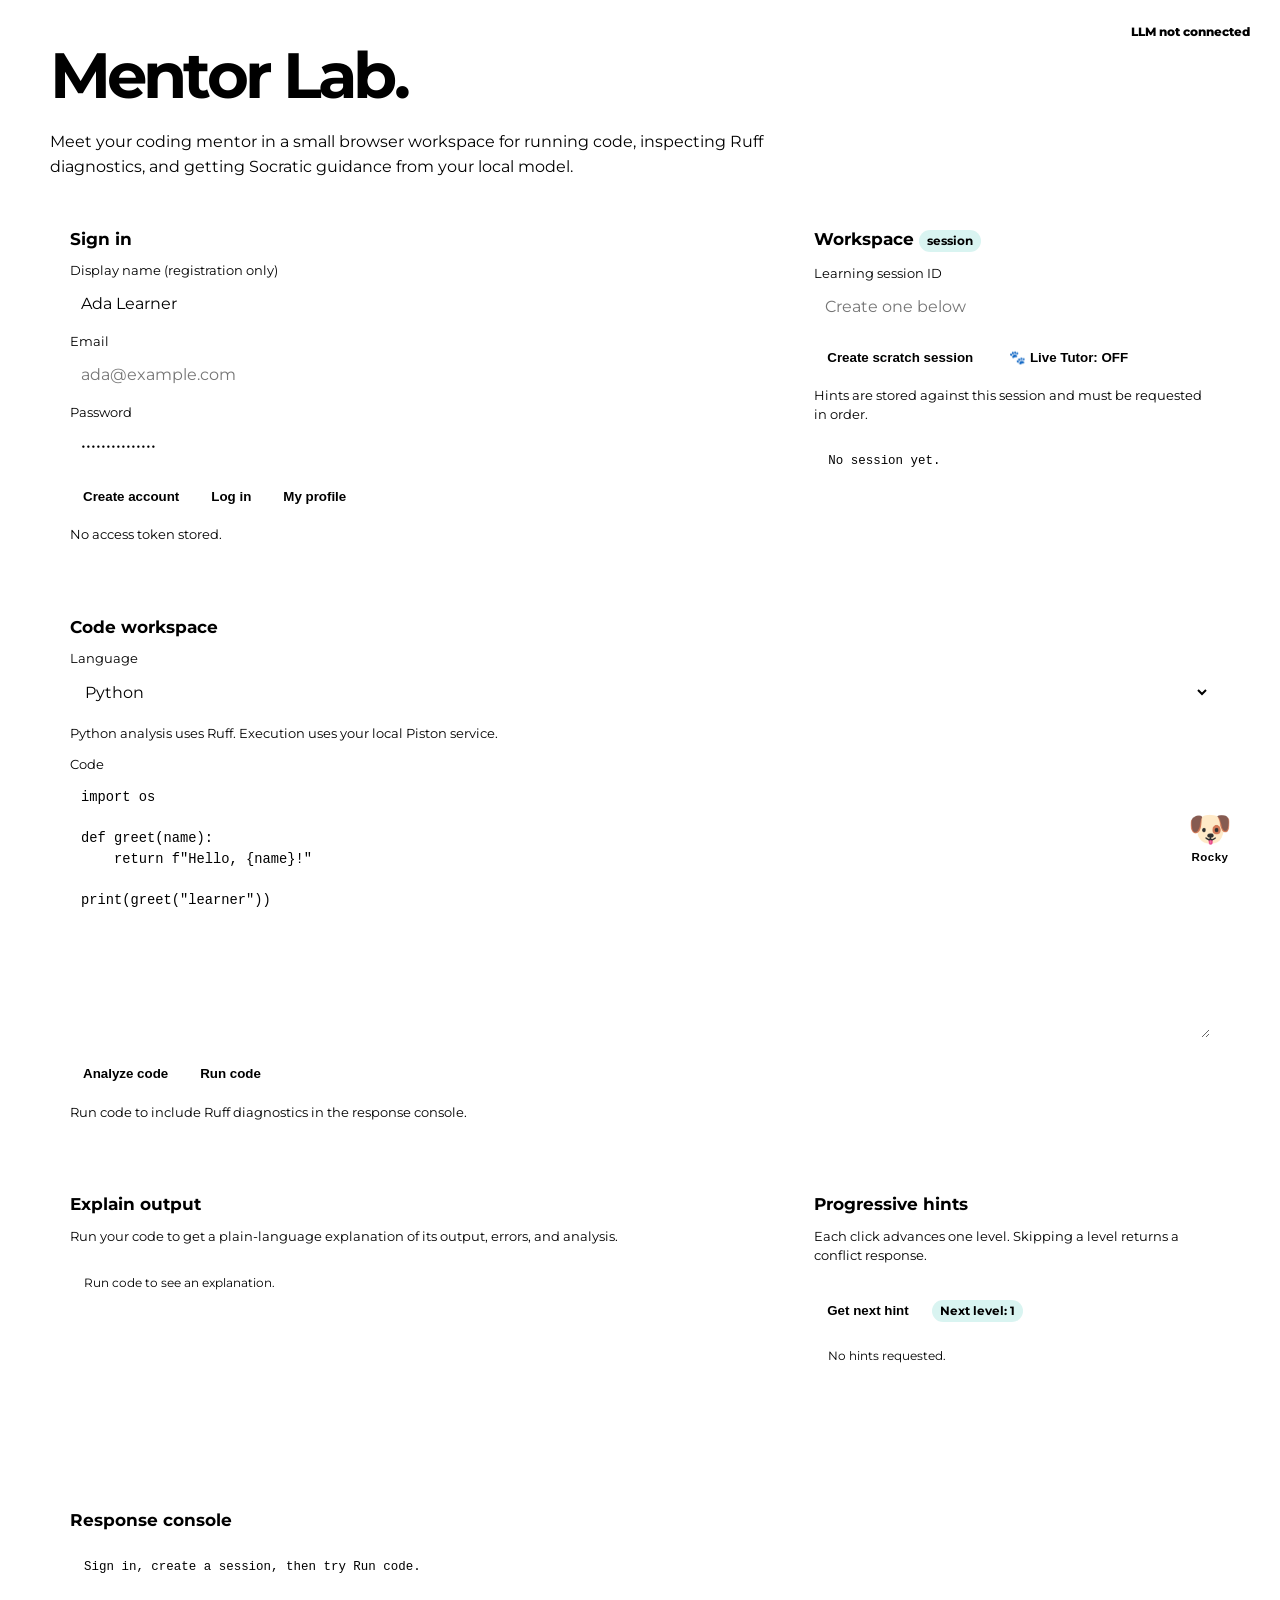
==== app/static/index.html @ 9bc19823 "new changes" ====
<!doctype html>
<html lang="en">
  <head>
    <meta charset="utf-8" />
    <meta name="viewport" content="width=device-width, initial-scale=1" />
    <title>Mentor Lab — Phase 5 & 6</title>
    <link rel="preconnect" href="https://fonts.googleapis.com" />
    <link rel="preconnect" href="https://fonts.gstatic.com" crossorigin />
    <link href="https://fonts.googleapis.com/css2?family=Montserrat:wght@400;500;600;700;800&display=swap" rel="stylesheet" />
    <link rel="stylesheet" href="/merged/design-system.css" />
    <script>
      (() => {
        const theme = localStorage.getItem('ui_theme');
        document.documentElement.dataset.theme = theme === 'light' || theme === 'dark' ? theme : (window.matchMedia('(prefers-color-scheme: light)').matches ? 'light' : 'dark');
        if (localStorage.getItem('sidebar_collapsed') === 'true') document.documentElement.classList.add('sidebar-collapsed');
      })();
    </script>
    <script src="/merged/ui-preferences.js" defer></script>
    <style>
      :root { font-family: 'Montserrat', Arial, Helvetica, sans-serif; }
      * { box-sizing: border-box; }
      body { margin: 0; min-height: 100vh; color: var(--text-heading); background: radial-gradient(circle at 15% 0%, rgba(20, 184, 166, .18) 0, transparent 32%), var(--bg-main); }
      main { position: relative; width: min(1180px, calc(100% - 32px)); margin: 36px auto 72px; }
      .page-actions { position: absolute; top: 0; right: 0; }
      .icon-button { width: 36px; height: 36px; margin: 0; padding: 0; border: 1px solid var(--border-subtle); border-radius: 50%; background: var(--bg-card); color: var(--text-body); box-shadow: none; }
      .eyebrow { color: var(--accent-secondary); font-size: .75rem; font-weight: 800; letter-spacing: .14em; text-transform: uppercase; }
      h1 { margin: .25rem 0 .5rem; font-size: clamp(2rem, 5vw, 4rem); letter-spacing: -.06em; }
      .intro { max-width: 760px; color: var(--text-body); line-height: 1.55; }
      .status { display: inline-flex; align-items: center; gap: 8px; color: var(--accent-tertiary); font-size: .86rem; }
      .dot { width: 9px; height: 9px; border-radius: 50%; background: var(--accent-tertiary); box-shadow: 0 0 15px var(--accent-tertiary); }
      .llm-status { position: fixed; top: 16px; right: 18px; z-index: 10000; max-width: min(360px, calc(100vw - 36px)); padding: 8px 12px; border: 1px solid var(--border-highlight); border-radius: 999px; background: var(--surface-sidebar); color: var(--text-body); box-shadow: var(--shadow-sm); font-size: .75rem; font-weight: 800; }
      .llm-status.ok { border-color: var(--accent-tertiary); color: var(--accent-tertiary); }
      .llm-status.unavailable { border-color: var(--status-error); color: var(--status-error); }
      .grid { display: grid; grid-template-columns: 1.25fr .75fr; gap: 18px; margin-top: 28px; }
      .card { background: var(--surface-overlay); border: 1px solid var(--border-subtle); border-radius: 18px; padding: 20px; box-shadow: var(--shadow-lg); }
      .wide { grid-column: 1 / -1; }
      h2 { margin: 0 0 14px; font-size: 1.08rem; }
      h3 { margin: 20px 0 8px; font-size: .9rem; color: var(--text-heading); }
      label { display: block; color: var(--text-body); font-size: .8rem; margin: 11px 0 6px; }
      input, select, textarea { width: 100%; border: 1px solid var(--border-highlight); border-radius: 9px; padding: 10px 11px; background: var(--bg-darker); color: var(--text-heading); font: inherit; }
      input:focus, select:focus, textarea:focus { outline: 1px solid var(--accent-primary); box-shadow: 0 0 0 4px rgba(20, 184, 166, .16); }
      textarea { min-height: 260px; resize: vertical; line-height: 1.5; font-family: "SFMono-Regular", Consolas, monospace; font-size: .86rem; }
      textarea.small { min-height: 90px; font-family: inherit; }
      .row { display: grid; grid-template-columns: 1fr 1fr; gap: 10px; }
      button { border: 0; border-radius: 9px; padding: 10px 13px; margin: 14px 6px 0 0; background: var(--gradient-primary); color: var(--bg-darker); font-weight: 800; cursor: pointer; box-shadow: var(--glow-primary); }
      button.secondary { background: var(--bg-card); color: var(--text-heading); border: 1px solid var(--border-subtle); box-shadow: none; }
      button.ghost { background: transparent; color: var(--accent-secondary); border: 1px solid var(--border-highlight); box-shadow: none; }
      button:hover { filter: brightness(1.12); }
      .hint { color: var(--text-muted); font-size: .79rem; line-height: 1.5; }
      pre { overflow: auto; min-height: 118px; max-height: 430px; margin: 0; padding: 14px; border-radius: 10px; background: var(--bg-darker); color: var(--syntax-string); font-size: .78rem; line-height: 1.5; white-space: pre-wrap; }
      .pill { display: inline-block; padding: 4px 8px; border-radius: 999px; background: rgba(20, 184, 166, .16); color: var(--accent-secondary); font-size: .73rem; font-weight: 700; }
      .actions { display: flex; flex-wrap: wrap; align-items: center; }
      code { color: var(--accent-secondary); }
      #live-tutor-toggle.live-on { color: var(--accent-tertiary); border-color: var(--accent-tertiary); }
      #rocky { position: fixed; right: 22px; bottom: 22px; z-index: 9999; user-select: none; }
      #rocky-character { display: flex; width: 96px; height: 82px; margin: 0; padding: 7px; flex-direction: column; align-items: center; justify-content: center; border: 2px solid var(--accent-secondary); border-radius: 24px; background: linear-gradient(145deg, var(--accent-secondary), var(--accent-primary)); color: var(--bg-darker); box-shadow: 0 12px 32px rgba(0, 0, 0, .5), var(--glow-primary); font-weight: 900; touch-action: none; }
      .rocky-avatar { display: block; font-size: 2.2rem; line-height: 1; }
      .rocky-name { display: block; margin-top: 4px; font-size: .72rem; letter-spacing: .04em; }
      #rocky-character.running { animation: rocky-bob .7s ease-in-out infinite alternate; }
      #rocky-character.shake { animation: rocky-shake .35s ease-in-out 2; }
      .rocky-bubble { position: relative; width: min(480px, calc(100vw - 32px)); max-height: min(72vh, 680px); overflow-y: auto; margin-bottom: 12px; padding: 16px; border: 1px solid rgba(45, 212, 191, .55); border-radius: 18px; background: var(--bg-card); box-shadow: var(--shadow-lg); }
      .rocky-bubble::after { position: absolute; right: 30px; bottom: -11px; width: 20px; height: 20px; border-right: 1px solid rgba(45, 212, 191, .55); border-bottom: 1px solid rgba(45, 212, 191, .55); background: var(--bg-card); content: ""; transform: rotate(45deg); }
      .rocky-bubble.thinking { border-color: var(--accent-primary); }
      .rocky-bubble[hidden] { display: none; }
      .rocky-message { color: var(--text-heading); line-height: 1.45; overflow-wrap: anywhere; }
      .rocky-message p, .formatted-output p { margin: 0 0 10px; }
      .rocky-message p:last-child, .formatted-output p:last-child { margin-bottom: 0; }
      .rocky-message h1, .rocky-message h2, .rocky-message h3, .formatted-output h1, .formatted-output h2, .formatted-output h3 { margin: 0 0 10px; color: var(--text-heading); font-size: .95rem; }
      .rocky-message ul, .formatted-output ul { margin: 0 0 10px; padding-left: 20px; }
      .rocky-message code:not(.rocky-code code), .formatted-output code:not(.rocky-code code) { padding: 2px 5px; border-radius: 4px; background: rgba(20, 184, 166, .14); color: var(--accent-secondary); font-family: "SFMono-Regular", Consolas, monospace; font-size: .88em; }
      .rocky-code { position: relative; max-height: 280px; margin: 10px 0; padding: 28px 12px 12px; overflow: auto; border: 1px solid var(--border-subtle); border-left: 3px solid var(--accent-primary); border-radius: 8px; background: var(--bg-darker); color: var(--syntax-string); font: .76rem/1.5 "SFMono-Regular", Consolas, monospace; white-space: pre; }
      .rocky-code::before { position: absolute; top: 7px; left: 12px; color: var(--text-muted); content: attr(data-language); font: 700 .65rem/1 'Montserrat', Arial, Helvetica, sans-serif; letter-spacing: .08em; text-transform: uppercase; }
      .rocky-code code { color: inherit; font: inherit; }
      .formatted-output { min-height: 118px; max-height: 430px; overflow: auto; margin: 0; padding: 14px; border-radius: 10px; background: var(--bg-darker); color: var(--syntax-string); font-size: .78rem; line-height: 1.5; overflow-wrap: anywhere; }
      .rocky-dots { display: inline-block; opacity: .65; animation: rocky-bob .5s ease-in-out infinite alternate; }
      .rocky-meta { display: block; margin-top: 8px; color: var(--text-muted); font-size: .72rem; }
      .rocky-bubble button { margin-top: 10px; margin-right: 4px; padding: 7px 9px; font-size: .73rem; }
      .rocky-actions { display: flex; flex-wrap: wrap; gap: 4px; }
      .rocky-actions button { margin-right: 0; }
      .rocky-actions .agent-on { border-color: var(--accent-tertiary); color: var(--accent-tertiary); background: rgba(52, 211, 153, .14); }
      .rocky-reply { display: flex; gap: 6px; margin-top: 10px; }
      .rocky-reply input { min-width: 0; margin: 0; padding: 8px 9px; font-size: .78rem; }
      .rocky-reply button { flex: 0 0 auto; margin: 0; }
      @keyframes rocky-bob { from { transform: translateY(0); } to { transform: translateY(-6px); } }
      @keyframes rocky-shake { 0%, 100% { transform: translateX(0); } 25% { transform: translateX(-5px); } 75% { transform: translateX(5px); } }
      .stuck-banner { position: fixed; top: 0; left: 0; right: 0; z-index: 10001; background: var(--accent-tertiary); color: var(--bg-darker); padding: 12px 24px; display: flex; justify-content: center; gap: 16px; align-items: center; font-weight: bold; box-shadow: var(--shadow-sm); }
      .stuck-banner button { margin: 0; background: var(--bg-darker); color: var(--accent-tertiary); padding: 6px 12px; font-weight: 800; border: none; border-radius: 6px; cursor: pointer; }
      .stuck-banner[hidden] { display: none; }
      @media (max-width: 800px) { .grid { grid-template-columns: 1fr; } .wide { grid-column: auto; } .row { grid-template-columns: 1fr; } }
    </style>
  </head>
  <body>
    <div id="stuck-banner" class="stuck-banner" hidden>
      <span>Are you stuck? Let Rocky help you!</span>
      <button type="button" onclick="document.getElementById('rocky-character').click(); document.getElementById('stuck-banner').hidden = true;">Click on Rocky and communicate</button>
      <button type="button" class="ghost" style="border: 1px solid var(--bg-darker); background: transparent; color: var(--bg-darker);" onclick="document.getElementById('stuck-banner').hidden = true;">Dismiss</button>
    </div>
    <div id="llm-status" class="llm-status" role="status" aria-live="polite">LLM: checking…</div>
    <main>
      <h1>Mentor Lab.</h1>
      <p class="intro">Meet your coding mentor in a small browser workspace for running code, inspecting Ruff diagnostics, and getting Socratic guidance from your local model.</p>

      <section class="grid">
        <form class="card" id="auth-form">
          <h2>Sign in</h2>
          <label for="display-name">Display name (registration only)</label>
          <input id="display-name" value="Ada Learner" />
          <label for="email">Email</label>
          <input id="email" type="email" placeholder="ada@example.com" required />
          <label for="password">Password</label>
          <input id="password" type="password" value="mentor-demo-123" minlength="8" required />
          <div class="actions">
            <button type="button" id="register">Create account</button>
            <button type="submit" class="secondary">Log in</button>
            <button type="button" class="ghost" id="profile">My profile</button>
          </div>
          <p class="hint" id="auth-state">No access token stored.</p>
        </form>

        <form class="card" id="session-form">
          <h2>Workspace <span class="pill">session</span></h2>
          <label for="session-id">Learning session ID</label>
          <input id="session-id" placeholder="Create one below" />
          <button type="submit">Create scratch session</button>
          <button type="button" id="live-tutor-toggle" class="ghost">🐾 Live Tutor: OFF</button>
          <p class="hint">Hints are stored against this session and must be requested in order.</p>
          <pre id="session-output">No session yet.</pre>
        </form>

        <section class="card wide">
          <h2>Code workspace</h2>
          <label for="language">Language</label>
          <select id="language"><option value="python">Python</option></select>
          <p class="hint">Python analysis uses Ruff. Execution uses your local Piston service.</p>
          <label for="code">Code</label>
          <textarea id="code">import os

def greet(name):
    return f"Hello, {name}!"

print(greet("learner"))</textarea>
          <div class="actions">
            <button type="button" id="analyze">Analyze code</button>
            <button type="button" id="run" class="secondary">Run code</button>
          </div>
          <p id="analysis-status" class="hint" role="status">Run code to include Ruff diagnostics in the response console.</p>
        </section>

        <section class="card">
          <h2>Explain output</h2>
          <p class="hint">Run your code to get a plain-language explanation of its output, errors, and analysis.</p>
          <div id="explanation-output" class="formatted-output">Run code to see an explanation.</div>
        </section>

        <section class="card">
          <h2>Progressive hints</h2>
          <p class="hint">Each click advances one level. Skipping a level returns a conflict response.</p>
          <button type="button" id="hint">Get next hint</button>
          <p id="hint-level" class="pill">Next level: 1</p>
          <div id="hint-output" class="formatted-output">No hints requested.</div>
        </section>

        <section class="card wide">
          <h2>Response console</h2>
          <pre id="output">Sign in, create a session, then try Run code.</pre>
        </section>
      </section>
      <div id="rocky" aria-live="polite">
        <div id="rocky-bubble" class="rocky-bubble" hidden>
          <div id="rocky-nudge-text" class="rocky-message"></div>
          <span id="rocky-meta" class="rocky-meta"></span>
          <div class="rocky-reply">
            <input id="rocky-reply" type="text" placeholder="Talk back to Rocky…" autocomplete="off" />
            <button type="button" id="rocky-ask">Send</button>
          </div>
          <div class="rocky-actions">
            <button type="button" id="rocky-hint">Give me a hint</button>
            <button type="button" id="rocky-agent-toggle" class="ghost">🤖 Agent mode: OFF</button>
            <button type="button" id="rocky-visualise" class="secondary">Visualise</button>
            <button type="button" id="rocky-dismiss" class="ghost">Dismiss</button>
          </div>
        </div>
        <button type="button" id="rocky-character" aria-label="Rocky live tutor"><span class="rocky-avatar" aria-hidden="true">🐶</span><span class="rocky-name">Rocky</span></button>
      </div>
    </main>
    <script>
      const $ = (id) => document.querySelector(`#${id}`);
      const output = $('output');
      const token = () => localStorage.getItem('mentor_access_token');
      const escapeHtml = (value) => String(value).replace(/[&<>"']/g, (character) => ({
        '&': '&amp;',
        '<': '&lt;',
        '>': '&gt;',
        '"': '&quot;',
        "'": '&#39;',
      })[character]);
      const renderInlineMarkdown = (value) => escapeHtml(value)
        .replace(/`([^`\n]+)`/g, '<code>$1</code>')
        .replace(/\*\*([^*\n]+)\*\*/g, '<strong>$1</strong>');
      const renderMentorMarkdown = (value) => {
        const lines = String(value || '').replace(/\r\n/g, '\n').split('\n');
        const html = [];
        let inCode = false;
        let codeLanguage = 'code';
        let codeLines = [];
        let inList = false;
        const closeList = () => {
          if (inList) {
            html.push('</ul>');
            inList = false;
          }
        };
        const addCodeBlock = () => {
          html.push(`<pre class="rocky-code" data-language="${escapeHtml(codeLanguage)}"><code>${escapeHtml(codeLines.join('\n'))}</code></pre>`);
          codeLines = [];
        };

        for (const line of lines) {
          const fence = line.match(/^\s*```([\w+#.-]*)\s*$/);
          if (fence) {
            if (inCode) addCodeBlock();
            inCode = !inCode;
            codeLanguage = fence[1] || 'code';
            continue;
          }
          if (inCode) {
            codeLines.push(line);
            continue;
          }
          if (!line.trim()) {
            closeList();
            continue;
          }
          const heading = line.match(/^\s*(#{1,3})\s+(.+)$/);
          if (heading) {
            closeList();
            const level = Math.min(heading[1].length + 1, 3);
            html.push(`<h${level}>${renderInlineMarkdown(heading[2])}</h${level}>`);
            continue;
          }
          const bullet = line.match(/^\s*[-*]\s+(.+)$/);
          if (bullet) {
            if (!inList) {
              html.push('<ul>');
              inList = true;
            }
            html.push(`<li>${renderInlineMarkdown(bullet[1])}</li>`);
            continue;
          }
          closeList();
          html.push(`<p>${renderInlineMarkdown(line)}</p>`);
        }
        if (inCode) addCodeBlock();
        closeList();
        return html.join('') || '<p>No response.</p>';
      };
      const showExecution = (value) => {
        const lines = [];
        const stdout = String(value?.stdout || '').trimEnd();
        const stderr = String(value?.stderr || '').trimEnd();
        const analysis = value?.static_analysis;
        const diagnostics = analysis?.diagnostics || [];

        if (stdout) lines.push(stdout);
        if (stderr) {
          if (lines.length) lines.push('');
          lines.push(`stderr:\n${stderr}`);
        }
        if (!stdout && !stderr) lines.push('(no output)');

        lines.push(
          '',
          `Process exited with code ${value?.exit_code ?? 'unknown'} (${value?.status || 'unknown'})`,
          `Execution time: ${value?.execution_time_ms ?? 'unknown'} ms`,
        );

        if (analysis) {
          lines.push('', `Static analysis${analysis.analyzer ? ` (${analysis.analyzer})` : ''}:`);
          if (diagnostics.length) {
            for (const diagnostic of diagnostics) {
              const location = diagnostic.line ? `line ${diagnostic.line}, column ${diagnostic.column || '?'}` : 'unknown location';
              lines.push(`- ${diagnostic.severity || 'info'} · ${location} · ${diagnostic.code || 'diagnostic'}: ${diagnostic.message || ''}`);
            }
          } else {
            lines.push(analysis.available === false ? 'Unavailable' : 'No issues found.');
          }
        }

        output.textContent = lines.join('\n');
      };
      const showMentor = (value, { showRocky = true } = {}) => {
        if (value?.model && typeof setLLMStatus === 'function') setLLMStatus('ok', value.model);
        if (showRocky && value?.message && typeof showRockyMessage === 'function') showRockyMessage(value.message, value.level ? `hint · level ${value.level}` : `mentor · ${value.model || 'local model'}`);
      };

      const setLLMStatus = (state, detail = '') => {
        const badge = $('llm-status');
        if (!badge) return;
        badge.classList.toggle('ok', state === 'ok');
        badge.classList.toggle('unavailable', state === 'unavailable');
        badge.textContent = state === 'ok' ? `LLM online · ${detail || 'ready'}` : 'LLM not connected';
        badge.title = detail || (state === 'unavailable' ? 'Start Ollama or LM Studio.' : '');
      };
      const showError = (error, target = $('auth-state')) => {
        const detail = error?.detail || error;
        if (/AI provider|LLM|model/i.test(String(detail))) setLLMStatus('unavailable', String(detail));
        if (target) target.textContent = String(detail);
      };
      const request = async (path, options = {}) => {
        const headers = { ...(options.body ? { 'Content-Type': 'application/json' } : {}), ...(options.headers || {}) };
        const response = await fetch(path, { ...options, headers });
        const body = response.status === 204 ? { status: 'ok' } : await response.json();
        if (!response.ok) throw body;
        return body;
      };
      const authHeaders = () => {
        if (!token()) throw { detail: 'Log in first.' };
        return { Authorization: `Bearer ${token()}` };
      };
      const llmAuthHeaders = () => ({ ...authHeaders(), ...(localStorage.getItem('mentor_groq_api_key') ? { 'X-Groq-Api-Key': localStorage.getItem('mentor_groq_api_key') } : {}) });
      const codePayload = () => ({ language: $('language').value, code: $('code').value });

      $('register').addEventListener('click', async () => {
        try {
          const user = await request('/auth/register', { method: 'POST', body: JSON.stringify({ display_name: $('display-name').value, email: $('email').value, password: $('password').value }) });
          $('auth-state').textContent = `Account created for ${user.email}. Log in next.`;
        } catch (error) { showError(error, $('auth-state')); }
      });
      $('auth-form').addEventListener('submit', async (event) => {
        event.preventDefault();
        try {
          const tokens = await request('/auth/login', { method: 'POST', body: JSON.stringify({ email: $('email').value, password: $('password').value }) });
          localStorage.setItem('mentor_access_token', tokens.access_token);
          localStorage.setItem('mentor_refresh_token', tokens.refresh_token);
          $('auth-state').textContent = 'Logged in. Access and refresh tokens stored locally.';
        } catch (error) { showError(error, $('auth-state')); }
      });
      $('profile').addEventListener('click', async () => {
        try {
          const profile = await request('/users/me', { headers: authHeaders() });
          $('auth-state').textContent = `Signed in as ${profile.display_name || profile.email || 'your account'}.`;
        } catch (error) { showError(error, $('auth-state')); }
      });
      $('session-form').addEventListener('submit', async (event) => {
        event.preventDefault();
        try {
          const headers = authHeaders();
          const project = await request('/projects', { method: 'POST', headers, body: JSON.stringify({ name: 'Mentor Lab scratch', language: $('language').value }) });
          const session = await request('/sessions', { method: 'POST', headers, body: JSON.stringify({ project_id: project.id }) });
          $('session-id').value = session.id;
          $('session-output').textContent = JSON.stringify(session, null, 2);
        } catch (error) { showError(error, $('session-output')); }
      });
      const ensureSession = async () => {
        if ($('session-id').value) return $('session-id').value;
        const headers = authHeaders();
        const project = await request('/projects', { method: 'POST', headers, body: JSON.stringify({ name: 'Mentor Lab scratch', language: $('language').value }) });
        const session = await request('/sessions', { method: 'POST', headers, body: JSON.stringify({ project_id: project.id }) });
        $('session-id').value = session.id;
        return session.id;
      };
      $('analyze').addEventListener('click', async () => {
        try {
          const analysis = await request('/static-analysis/run', { method: 'POST', headers: authHeaders(), body: JSON.stringify(codePayload()) });
          const count = analysis?.diagnostics?.length || 0;
          $('analysis-status').textContent = count
            ? `Ruff found ${count} issue${count === 1 ? '' : 's'}. Run code to see the full result in the response console.`
            : 'Ruff found no issues. Run code to see the full result in the response console.';
        } catch (error) { showError(error, $('analysis-status')); }
      });
      const checkStuckScore = async (sessionId) => {
        if (!sessionId) return;
        try {
          const score = await request(`/sessions/${sessionId}/stuck-score`, { headers: authHeaders() });
          if (score.is_stuck) {
            $('stuck-banner').hidden = false;
          }
        } catch (e) {
          // gracefully ignore
        }
      };

      $('run').addEventListener('click', async () => {
        try {
          const sessionId = await ensureSession();
          const execution = await request('/execution/run', { method: 'POST', headers: authHeaders(), body: JSON.stringify({ ...codePayload(), session_id: sessionId, version: '3.10.0' }) });
          showExecution(execution);
          await explainExecution(execution, sessionId);
          await checkStuckScore(sessionId);
        } catch (error) { showError(error, output); }
      });
      if ($('recommend')) $('recommend').addEventListener('click', async () => {
        try {
          const recommendations = await request('/problems/recommended?k=5', { headers: authHeaders() });
          if ($('recommendation-output')) $('recommendation-output').textContent = JSON.stringify(recommendations, null, 2);
        } catch (error) { showError(error, $('recommendation-output')); }
      });
      const explainExecution = async (execution, sessionId) => {
        const explanationOutput = $('explanation-output');
        const diagnostics = execution?.static_analysis?.diagnostics || [];
        const diagnosticText = diagnostics.length
          ? diagnostics.map((item) => `${item.code || 'diagnostic'} at ${item.line || '?'}:${item.column || '?'}: ${item.message || ''}`).join('\n')
          : 'None';
        const executionSummary = [
          `Status: ${execution?.status || 'unknown'}`,
          `Exit code: ${execution?.exit_code ?? 'unknown'}`,
          `Execution time: ${execution?.execution_time_ms ?? 'unknown'} ms`,
          `Program output:\n${execution?.stdout || '(none)'}`,
          `Error output:\n${execution?.stderr || '(none)'}`,
          `Static analysis diagnostics:\n${diagnosticText}`,
        ].join('\n\n').slice(0, 12000);
        explanationOutput.textContent = 'Preparing an explanation…';
        try {
          const response = await request('/mentor/explain-error', {
            method: 'POST',
            headers: llmAuthHeaders(),
            body: JSON.stringify({ ...codePayload(), session_id: sessionId || null, error: executionSummary }),
          });
          if (response?.model) setLLMStatus('ok', response.model);
          explanationOutput.innerHTML = renderMentorMarkdown(response.message);
        } catch (error) {
          explanationOutput.textContent = error?.detail || 'The output explanation is unavailable right now.';
        }
      };
      async function requestProgressiveHint() {
        const sessionId = await ensureSession();
        const response = await request('/mentor/hint', { method: 'POST', headers: llmAuthHeaders(), body: JSON.stringify({ ...codePayload(), session_id: sessionId, request: 'Give me the next useful hint.' }) });
        $('hint-level').textContent = `Completed level: ${response.level} · next: ${Math.min(response.level + 1, 5)}`;
        $('hint-output').innerHTML = renderMentorMarkdown(response.message);
        showMentor(response, { showRocky: false });
        return response;
      }
      $('hint').addEventListener('click', async () => {
        try {
          await requestProgressiveHint();
        } catch (error) { showError(error, $('hint-output')); }
      });

      let liveModeActive = false;
      let livePauseTimer = null;
      let liveAbortController = null;
      let rockyDragged = false;
      const rocky = $('rocky');
      const rockyCharacter = $('rocky-character');
      const rockyBubble = $('rocky-bubble');
      const rockyNudgeText = $('rocky-nudge-text');
      const rockyMeta = $('rocky-meta');
      const rockyReply = $('rocky-reply');
      const rockyAgentToggle = $('rocky-agent-toggle');
      const rockyConversation = [];
      const setRockyState = (state) => {
        rockyCharacter.classList.toggle('running', state === 'running');
        rockyCharacter.classList.toggle('shake', state === 'error');
      };
      const hideRockyBubble = () => { rockyBubble.hidden = true; };
      const showRockyMessage = (message, meta = 'mentor') => {
        rockyNudgeText.innerHTML = renderMentorMarkdown(message);
        rockyNudgeText.classList.remove('rocky-dots');
        rockyMeta.textContent = meta;
        rockyBubble.classList.remove('thinking');
        rockyBubble.hidden = false;
      };
      const showRockyBubble = (body) => {
        showRockyMessage(body.nudge, `${body.nudge_type} · ${body.stage}`);
      };
      const instantRockyThought = () => {
        const code = $('code').value.trim();
        if (!code) return 'What is the first thing you want this program to do?';
        if (/\b(for|while)\b/.test(code)) return 'What should this loop keep track of as it runs?';
        if (/\b(return|print)\b/.test(code)) return 'What value should this line produce next?';
        return 'What is the next small step you expect this code to take?';
      };
      const showRockyThinking = () => {
        rockyNudgeText.textContent = '⋯';
        rockyNudgeText.classList.add('rocky-dots');
        rockyMeta.textContent = 'Rocky · looking at your code…';
        rockyBubble.classList.add('thinking');
        rockyBubble.hidden = false;
      };
      const syncAgentControls = () => {
        const label = `🤖 Agent mode: ${liveModeActive ? 'ON' : 'OFF'}`;
        rockyAgentToggle.textContent = label;
        rockyAgentToggle.classList.toggle('agent-on', liveModeActive);
        $('live-tutor-toggle').textContent = `🐾 Live Tutor: ${liveModeActive ? 'ON' : 'OFF'}`;
        $('live-tutor-toggle').classList.toggle('live-on', liveModeActive);
      };
      const LIVE_PAUSE_MS = 400;
      const LIVE_REQUEST_GAP_MS = 600;
      let lastLiveRequestAt = 0;
      let liveRequestStartedAt = 0;
      const requestLiveNudge = async (signal = 'idle_800ms') => {
        if (!liveModeActive) return;
        const now = Date.now();
        if (now - lastLiveRequestAt < LIVE_REQUEST_GAP_MS) return;
        // Do not discard a fast in-flight response when another keystroke
        // arrives. Only replace a request that has been running for >5s.
        if (liveAbortController) {
          if (now - liveRequestStartedAt <= 5_000) return;
          liveAbortController.abort();
        }
        lastLiveRequestAt = now;
        liveRequestStartedAt = now;
        liveAbortController = new AbortController();
        const controller = liveAbortController;
        const timeout = setTimeout(() => controller.abort(), 20000);
        showRockyThinking();
        setRockyState('running');
        try {
          const sessionId = await ensureSession();
          // Live Tutor may have been switched off while the session was being
          // created. Never send the nudge request in that case.
          if (!liveModeActive || controller.signal.aborted) return;
          const body = await request('/mentor/live-nudge', {
            method: 'POST',
            headers: llmAuthHeaders(),
            signal: controller.signal,
            body: JSON.stringify({ ...codePayload(), session_id: sessionId, problem_id: null, client_detected_signal: `${signal}; typing_wpm=${estimateTypingSpeedWpm().toFixed(1)}` }),
          });
          if (controller !== liveAbortController) return;
          setLLMStatus('ok', 'response received');
          if (body.nudge) showRockyBubble(body);
          else if (body.should_display === false) rockyMeta.textContent = 'Rocky · watching…';
          else rockyMeta.textContent = 'Rocky · waiting for a new step';
          setRockyState('idle');
        } catch (error) {
          if (controller === liveAbortController) {
            rockyMeta.textContent = error?.name === 'AbortError' ? 'Rocky · still watching' : 'Rocky · offline';
            setRockyState('error');
            setTimeout(() => setRockyState('idle'), 900);
            if (error?.name !== 'AbortError') rockyMeta.textContent = `Rocky · ${error?.detail || 'offline'}`;
          }
        } finally {
          clearTimeout(timeout);
          if (controller === liveAbortController) {
            liveAbortController = null;
            liveRequestStartedAt = 0;
          }
        }
      };
      const onLiveToggle = (active) => {
        liveModeActive = active;
        if (!active) {
          clearTimeout(livePauseTimer);
          livePauseTimer = null;
          liveAbortController?.abort();
          liveAbortController = null;
          setRockyState('idle');
          if (!rockyBubble.hidden) showRockyMessage('Agent mode is off. Ask me anything or turn Agent mode back on for automatic guidance.', 'Rocky · manual mode');
        }
        rocky.dataset.liveActive = active ? 'true' : 'false';
        syncAgentControls();
      };
      $('live-tutor-toggle').addEventListener('click', () => {
        onLiveToggle(!liveModeActive);
      });
      rockyAgentToggle.addEventListener('click', () => onLiveToggle(!liveModeActive));
      const keystrokeTimes = [];
      document.addEventListener('keydown', () => {
        const now = Date.now();
        keystrokeTimes.push(now);
        while (keystrokeTimes.length > 0 && now - keystrokeTimes[0] > 10000) keystrokeTimes.shift();
      });
      function estimateTypingSpeedWpm() {
        if (keystrokeTimes.length < 2) return 0;
        const span = (keystrokeTimes[keystrokeTimes.length - 1] - keystrokeTimes[0]) / 1000;
        if (span <= 0) return 0;
        return ((keystrokeTimes.length - 1) / span) * 12;
      }
      $('code').addEventListener('input', () => {
        clearTimeout(livePauseTimer);
        livePauseTimer = null;
        if (!liveModeActive) return;
        livePauseTimer = setTimeout(() => {
          if (!liveModeActive) return;
          requestLiveNudge($('code').value.trim() ? 'idle_800ms' : 'empty_file');
        }, LIVE_PAUSE_MS);
      });
      $('code').addEventListener('keydown', (event) => {
        if (event.key !== 'Tab') return;
        event.preventDefault();
        const textarea = $('code');
        const start = textarea.selectionStart;
        const end = textarea.selectionEnd;
        textarea.value = `${textarea.value.slice(0, start)}    ${textarea.value.slice(end)}`;
        textarea.selectionStart = textarea.selectionEnd = start + 4;
        textarea.dispatchEvent(new Event('input', { bubbles: true }));
      });
      $('rocky-hint').addEventListener('click', async () => {
        try { await requestProgressiveHint(); } catch (error) { showError(error, $('hint-output')); }
      });
      const askRocky = async () => {
        const message = rockyReply.value.trim();
        if (!message) return;
        const history = rockyConversation.slice(-6).map((turn) => `${turn.role}: ${turn.content}`).join('\n');
        const prompt = history ? `${history}\nlearner: ${message}` : message;
        rockyReply.disabled = true;
        try {
          const sessionId = $('session-id').value || null;
          const response = await request('/mentor/chat', {
            method: 'POST',
            headers: llmAuthHeaders(),
            body: JSON.stringify({ ...codePayload(), session_id: sessionId, message: prompt }),
          });
          rockyConversation.push({ role: 'learner', content: message });
          rockyConversation.push({ role: 'mentor', content: response.message });
          rockyReply.value = '';
          showMentor(response);
        } catch (error) {
          showRockyMessage(error?.detail || 'I could not reach the mentor model.', 'Rocky · offline');
        } finally {
          rockyReply.disabled = false;
          rockyReply.focus();
        }
      };
      $('rocky-ask').addEventListener('click', askRocky);
      rockyReply.addEventListener('keydown', (event) => {
        if (event.key === 'Enter') {
          event.preventDefault();
          askRocky();
        }
      });
      $('rocky-visualise').addEventListener('click', () => {
        window.parent.postMessage({ type: 'mentor-visualise', code: $('code').value }, window.location.origin);
      });
      $('rocky-dismiss').addEventListener('click', async () => {
        try {
          await request('/mentor/live-nudge/feedback', { method: 'POST', headers: authHeaders(), body: JSON.stringify({ session_id: $('session-id').value, helpful: false }) });
          hideRockyBubble();
        } catch (error) { showError(error, rockyMeta); }
      });
      rockyCharacter.addEventListener('pointerdown', (event) => {
        rockyDragged = false;
        const rect = rocky.getBoundingClientRect();
        const offsetX = event.clientX - rect.left;
        const offsetY = event.clientY - rect.top;
        rockyCharacter.setPointerCapture(event.pointerId);
        const move = (moveEvent) => {
          if (Math.abs(moveEvent.clientX - event.clientX) > 4 || Math.abs(moveEvent.clientY - event.clientY) > 4) rockyDragged = true;
          if (!rockyDragged) return;
          rocky.style.left = `${Math.max(8, Math.min(window.innerWidth - rect.width - 8, moveEvent.clientX - offsetX))}px`;
          rocky.style.top = `${Math.max(8, Math.min(window.innerHeight - rect.height - 8, moveEvent.clientY - offsetY))}px`;
          rocky.style.right = 'auto';
          rocky.style.bottom = 'auto';
        };
        const up = () => {
          rockyCharacter.removeEventListener('pointermove', move);
          rockyCharacter.removeEventListener('pointerup', up);
        };
        rockyCharacter.addEventListener('pointermove', move);
        rockyCharacter.addEventListener('pointerup', up, { once: true });
      });
      rockyCharacter.addEventListener('click', () => {
        if (rockyDragged || !rockyBubble.hidden) return;
        if (liveModeActive) requestLiveNudge('manual_pause');
        else showRockyMessage('I am ready. Turn on Agent mode for automatic guidance while you type, or ask me a question here.', 'Rocky · manual mode');
      });
      const checkLLMStatus = async () => {
        try {
          const body = await request('/health/llm');
          if (body.status === 'ok') setLLMStatus('ok', `${body.provider} · ${body.model}`);
          else setLLMStatus('unavailable', body.detail || 'No provider is reachable.');
        } catch (error) {
          setLLMStatus('unavailable', error?.detail || 'The API is unavailable.');
        }
      };
      request('/health').catch(() => {
        setLLMStatus('unavailable', 'Start the backend first.');
      });
      checkLLMStatus();
      setInterval(checkLLMStatus, 15000);
      if (token()) $('auth-state').textContent = 'An access token is already stored in this browser.';
    </script>
  </body>
</html>
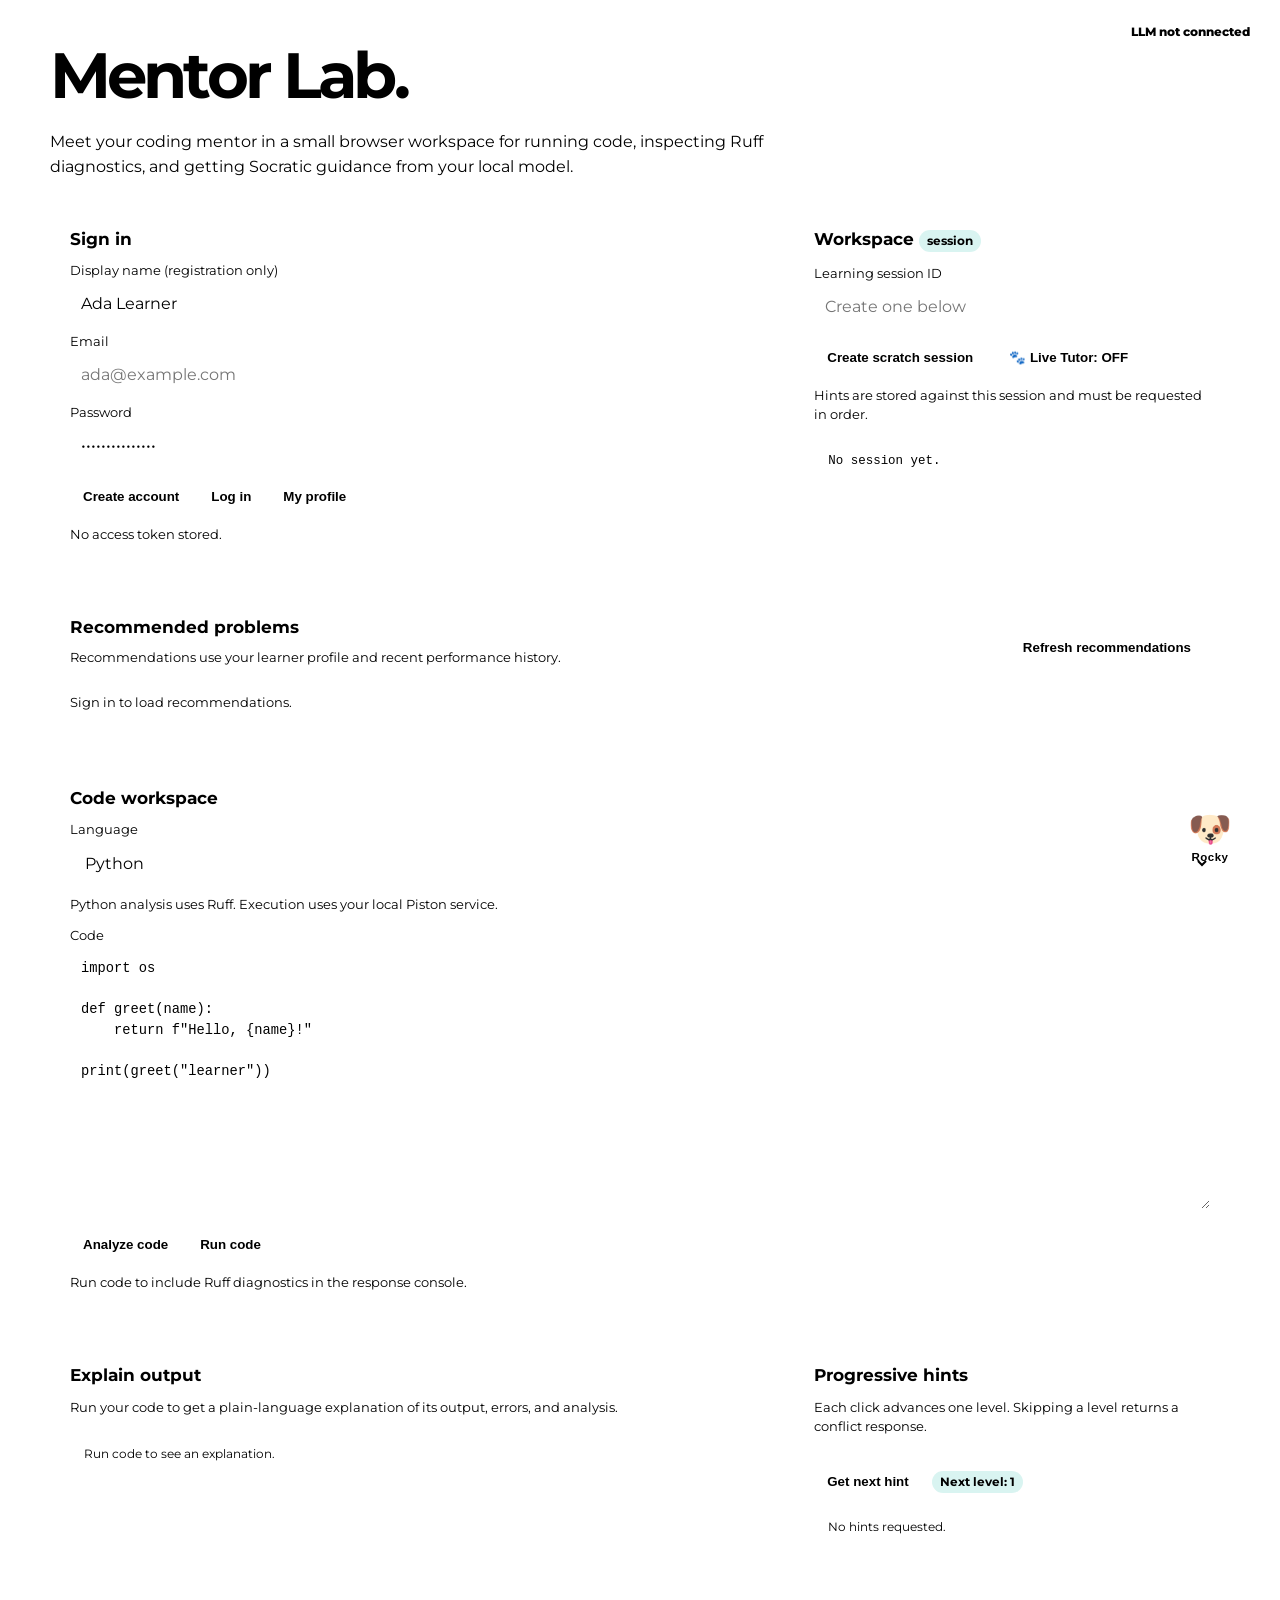
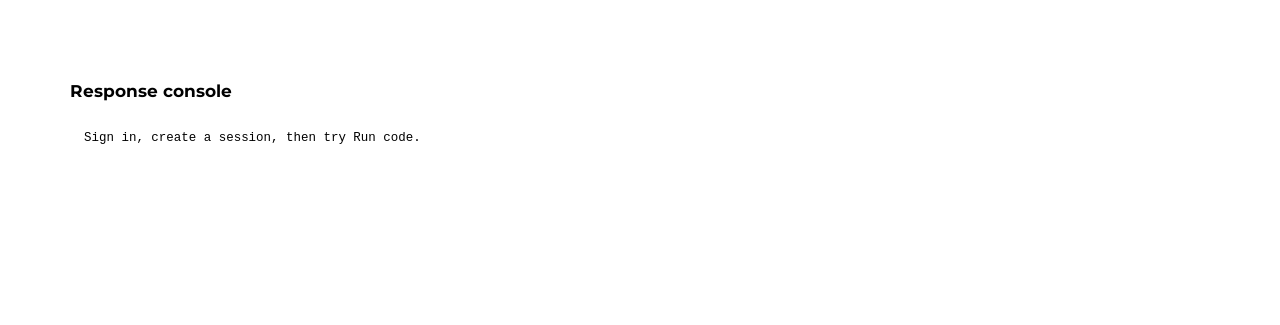
==== commit 7a3e283e: "added personlized problems and also now rocky has all details about user" ====
--- a/app/static/index.html
+++ b/app/static/index.html
@@ -34,6 +34,16 @@
       .grid { display: grid; grid-template-columns: 1.25fr .75fr; gap: 18px; margin-top: 28px; }
       .card { background: var(--surface-overlay); border: 1px solid var(--border-subtle); border-radius: 18px; padding: 20px; box-shadow: var(--shadow-lg); }
       .wide { grid-column: 1 / -1; }
+      .recommendation-header { display: flex; align-items: flex-start; justify-content: space-between; gap: 16px; flex-wrap: wrap; }
+      .recommendation-header h2 { margin-bottom: 5px; }
+      .recommendation-list { display: grid; grid-template-columns: repeat(auto-fit, minmax(220px, 1fr)); gap: 12px; margin-top: 16px; }
+      .recommendation-card { min-width: 0; padding: 14px; border: 1px solid var(--border-subtle); border-radius: 12px; background: var(--bg-darker); }
+      .recommendation-card h3 { margin: 12px 0 8px; font-size: .92rem; overflow-wrap: anywhere; }
+      .recommendation-card .pill { margin: 0 4px 4px 0; }
+      .recommendation-tags { display: flex; flex-wrap: wrap; gap: 4px; }
+      .recommendation-tags .pill { margin: 0; background: rgba(45, 212, 191, .1); color: var(--text-body); font-weight: 600; }
+      .recommendation-score { margin: 10px 0 0; color: var(--text-muted); font-size: .72rem; }
+      .recommendation-empty { margin: 16px 0 0; }
       h2 { margin: 0 0 14px; font-size: 1.08rem; }
       h3 { margin: 20px 0 8px; font-size: .9rem; color: var(--text-heading); }
       label { display: block; color: var(--text-body); font-size: .8rem; margin: 11px 0 6px; }
@@ -127,6 +137,18 @@
           <pre id="session-output">No session yet.</pre>
         </form>
 
+        <section class="card wide" id="recommendations-card">
+          <div class="recommendation-header">
+            <div>
+              <h2>Recommended problems</h2>
+              <p class="hint">Recommendations use your learner profile and recent performance history.</p>
+            </div>
+            <button type="button" id="recommend">Refresh recommendations</button>
+          </div>
+          <p id="recommendation-status" class="hint" role="status">Sign in to load recommendations.</p>
+          <div id="recommendation-output" class="recommendation-list" aria-live="polite"></div>
+        </section>
+
         <section class="card wide">
           <h2>Code workspace</h2>
           <label for="language">Language</label>
@@ -333,6 +355,7 @@
           localStorage.setItem('mentor_access_token', tokens.access_token);
           localStorage.setItem('mentor_refresh_token', tokens.refresh_token);
           $('auth-state').textContent = 'Logged in. Access and refresh tokens stored locally.';
+          loadRecommendations();
         } catch (error) { showError(error, $('auth-state')); }
       });
       $('profile').addEventListener('click', async () => {
@@ -389,12 +412,47 @@
           await checkStuckScore(sessionId);
         } catch (error) { showError(error, output); }
       });
-      if ($('recommend')) $('recommend').addEventListener('click', async () => {
+      const renderRecommendations = (recommendations) => {
+        const target = $('recommendation-output');
+        if (!target) return;
+        if (!Array.isArray(recommendations) || !recommendations.length) {
+          target.innerHTML = '<p class="hint recommendation-empty">No recommendations are available yet.</p>';
+          return;
+        }
+        target.innerHTML = recommendations.map((recommendation) => {
+          const tags = (Array.isArray(recommendation.topic_tags) ? recommendation.topic_tags : [])
+            .map((tag) => `<span class="pill">${escapeHtml(tag)}</span>`)
+            .join('');
+          const source = recommendation.source === 'bi_encoder' ? 'Bi-encoder match' : 'Rule-based fallback';
+          const score = Number.isFinite(Number(recommendation.score))
+            ? Number(recommendation.score).toFixed(3)
+            : 'n/a';
+          return `<article class="recommendation-card">
+            <div><span class="pill">Difficulty ${escapeHtml(recommendation.difficulty)}/5</span><span class="pill">${escapeHtml(source)}</span></div>
+            <h3>${escapeHtml(recommendation.title)}</h3>
+            <div class="recommendation-tags">${tags || '<span class="hint">General practice</span>'}</div>
+            <p class="recommendation-score">Match score: ${escapeHtml(score)}</p>
+          </article>`;
+        }).join('');
+      };
+      const loadRecommendations = async () => {
+        const button = $('recommend');
+        const status = $('recommendation-status');
+        if (button) button.disabled = true;
+        if (status) status.textContent = 'Reading your profile and recent performance…';
         try {
           const recommendations = await request('/problems/recommended?k=5', { headers: authHeaders() });
-          if ($('recommendation-output')) $('recommendation-output').textContent = JSON.stringify(recommendations, null, 2);
-        } catch (error) { showError(error, $('recommendation-output')); }
-      });
+          renderRecommendations(recommendations);
+          if (status) status.textContent = `${recommendations.length} recommendations based on your current learner profile.`;
+        } catch (error) {
+          if (status) showError(error, status);
+          const target = $('recommendation-output');
+          if (target) target.innerHTML = '<p class="hint recommendation-empty">Recommendations are unavailable right now.</p>';
+        } finally {
+          if (button) button.disabled = false;
+        }
+      };
+      $('recommend').addEventListener('click', loadRecommendations);
       const explainExecution = async (execution, sessionId) => {
         const explanationOutput = $('explanation-output');
         const diagnostics = execution?.static_analysis?.diagnostics || [];
@@ -423,6 +481,10 @@
         }
       };
       async function requestProgressiveHint() {
+        if (!$('code').value.trim()) {
+          $('hint-output').textContent = 'Type your code first to get a hint.';
+          return null;
+        }
         const sessionId = await ensureSession();
         const response = await request('/mentor/hint', { method: 'POST', headers: llmAuthHeaders(), body: JSON.stringify({ ...codePayload(), session_id: sessionId, request: 'Give me the next useful hint.' }) });
         $('hint-level').textContent = `Completed level: ${response.level} · next: ${Math.min(response.level + 1, 5)}`;
@@ -668,7 +730,10 @@
       });
       checkLLMStatus();
       setInterval(checkLLMStatus, 15000);
-      if (token()) $('auth-state').textContent = 'An access token is already stored in this browser.';
+      if (token()) {
+        $('auth-state').textContent = 'An access token is already stored in this browser.';
+        loadRecommendations();
+      }
     </script>
   </body>
 </html>
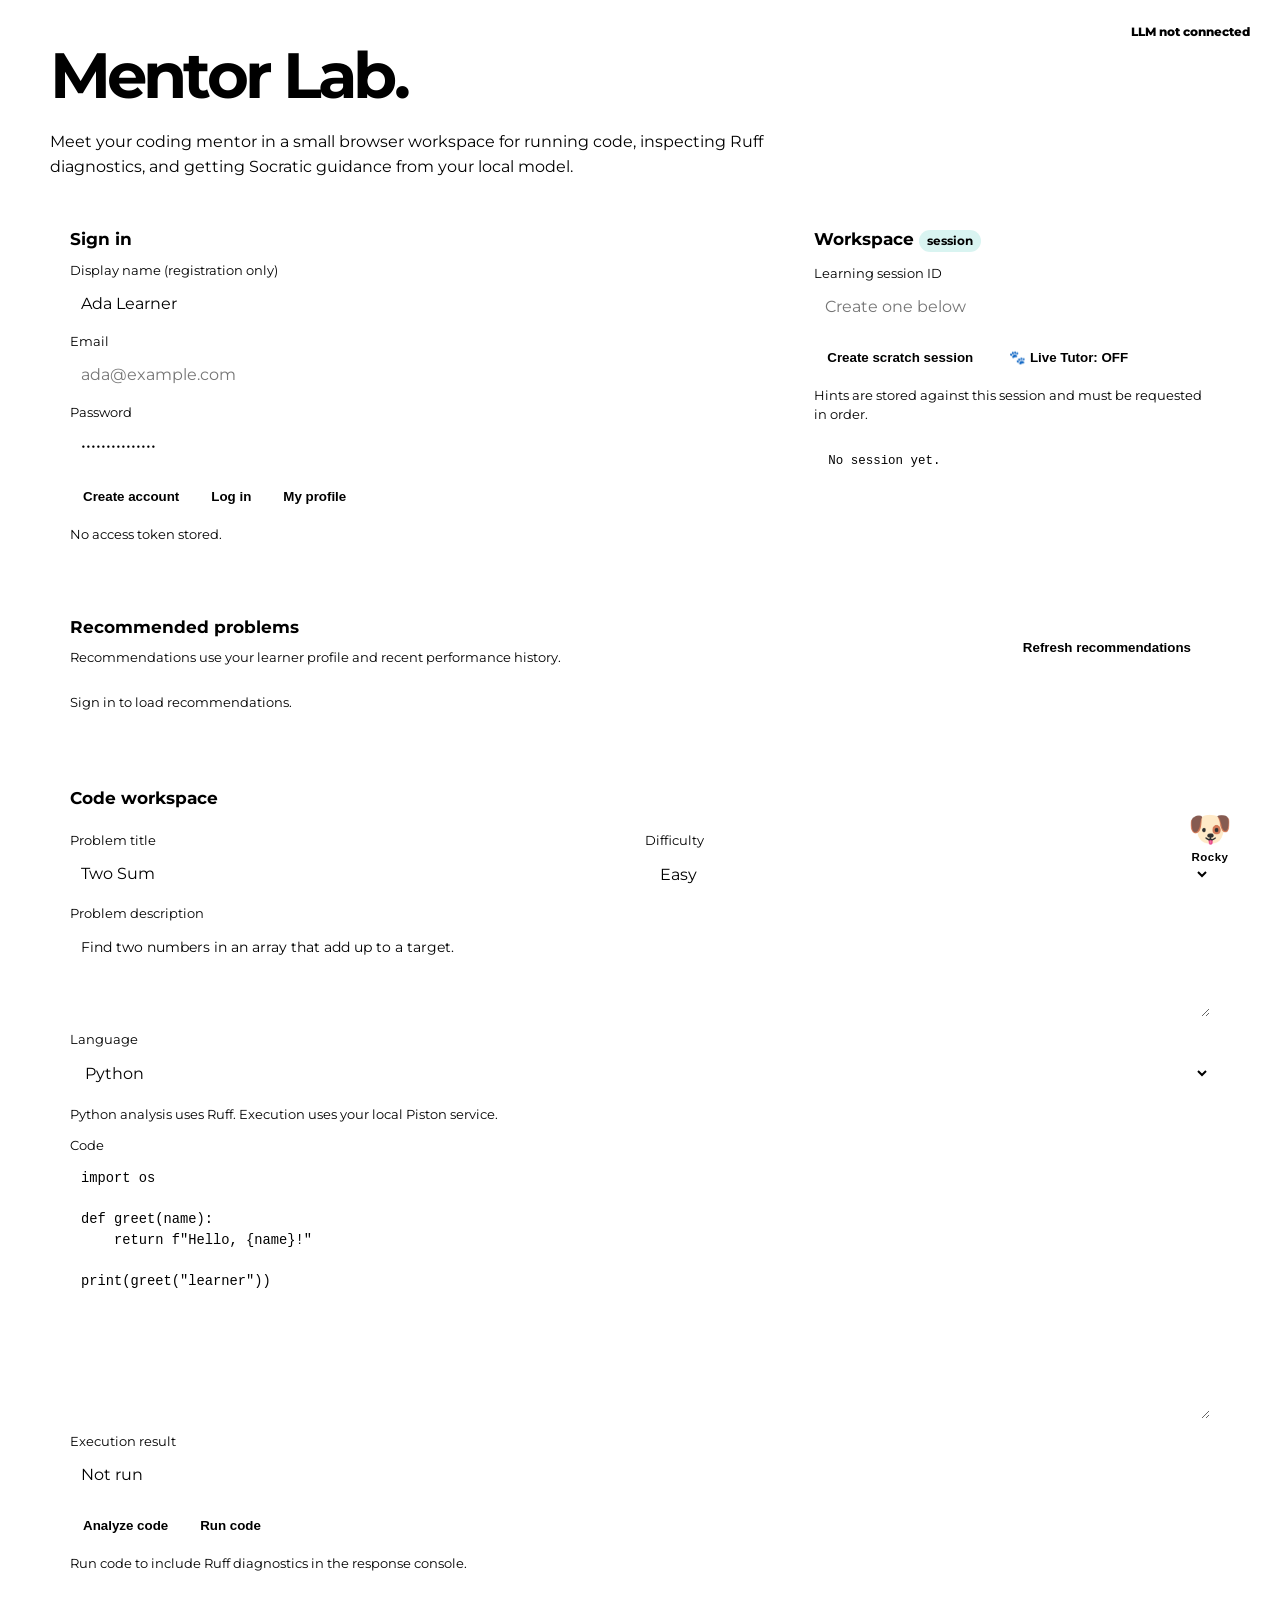
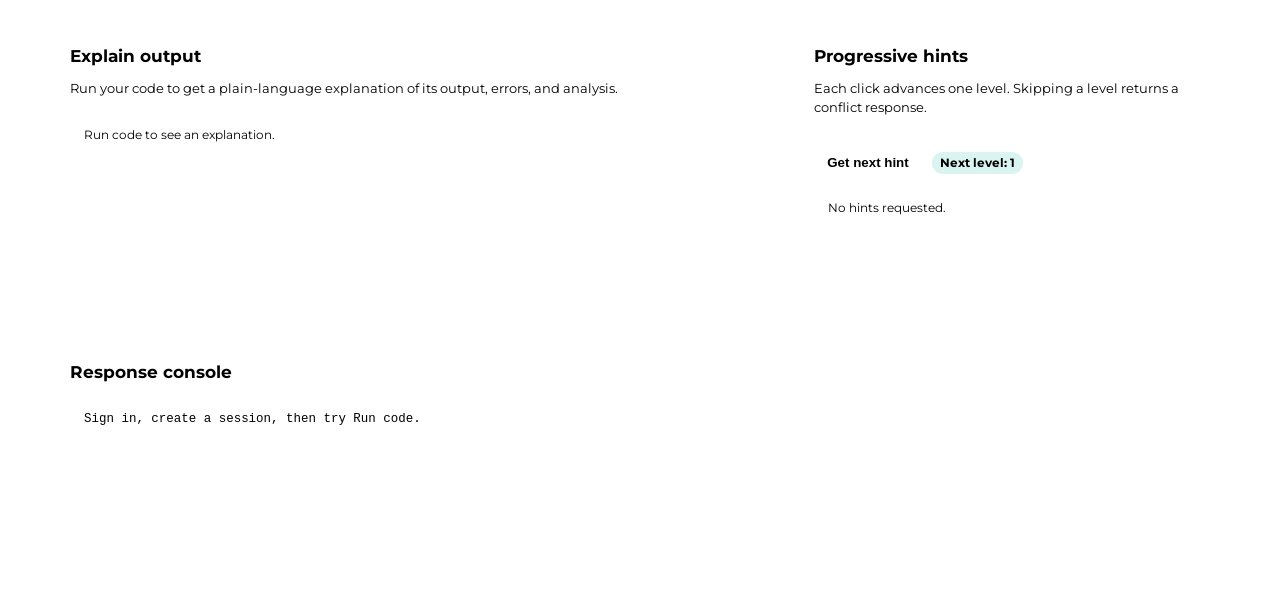
==== commit e8eaaf54: "jai hanuman" ====
--- a/app/static/index.html
+++ b/app/static/index.html
@@ -39,6 +39,8 @@
       .recommendation-list { display: grid; grid-template-columns: repeat(auto-fit, minmax(220px, 1fr)); gap: 12px; margin-top: 16px; }
       .recommendation-card { min-width: 0; padding: 14px; border: 1px solid var(--border-subtle); border-radius: 12px; background: var(--bg-darker); }
       .recommendation-card h3 { margin: 12px 0 8px; font-size: .92rem; overflow-wrap: anywhere; }
+      .recommendation-link { color: var(--text-heading); text-decoration: none; }
+      .recommendation-link:hover { color: var(--accent-secondary); text-decoration: underline; }
       .recommendation-card .pill { margin: 0 4px 4px 0; }
       .recommendation-tags { display: flex; flex-wrap: wrap; gap: 4px; }
       .recommendation-tags .pill { margin: 0; background: rgba(45, 212, 191, .1); color: var(--text-body); font-weight: 600; }
@@ -151,6 +153,18 @@
 
         <section class="card wide">
           <h2>Code workspace</h2>
+          <div class="row">
+            <div>
+              <label for="problem-title">Problem title</label>
+              <input id="problem-title" value="Two Sum" />
+            </div>
+            <div>
+              <label for="difficulty">Difficulty</label>
+              <select id="difficulty"><option>Easy</option><option>Medium</option><option>Hard</option></select>
+            </div>
+          </div>
+          <label for="problem-description">Problem description</label>
+          <textarea id="problem-description" class="small">Find two numbers in an array that add up to a target.</textarea>
           <label for="language">Language</label>
           <select id="language"><option value="python">Python</option></select>
           <p class="hint">Python analysis uses Ruff. Execution uses your local Piston service.</p>
@@ -161,6 +175,8 @@
     return f"Hello, {name}!"
 
 print(greet("learner"))</textarea>
+          <label for="execution-result">Execution result</label>
+          <input id="execution-result" value="Not run" readonly />
           <div class="actions">
             <button type="button" id="analyze">Analyze code</button>
             <button type="button" id="run" class="secondary">Run code</button>
@@ -199,6 +215,7 @@
             <button type="button" id="rocky-hint">Give me a hint</button>
             <button type="button" id="rocky-agent-toggle" class="ghost">🤖 Agent mode: OFF</button>
             <button type="button" id="rocky-visualise" class="secondary">Visualise</button>
+            <button type="button" id="rocky-interview" class="secondary">Interview</button>
             <button type="button" id="rocky-dismiss" class="ghost">Dismiss</button>
           </div>
         </div>
@@ -407,6 +424,7 @@
         try {
           const sessionId = await ensureSession();
           const execution = await request('/execution/run', { method: 'POST', headers: authHeaders(), body: JSON.stringify({ ...codePayload(), session_id: sessionId, version: '3.10.0' }) });
+          $('execution-result').value = execution?.status === 'completed' ? 'Passed' : 'Failed';
           showExecution(execution);
           await explainExecution(execution, sessionId);
           await checkStuckScore(sessionId);
@@ -429,7 +447,8 @@
             : 'n/a';
           return `<article class="recommendation-card">
             <div><span class="pill">Difficulty ${escapeHtml(recommendation.difficulty)}/5</span><span class="pill">${escapeHtml(source)}</span></div>
-            <h3>${escapeHtml(recommendation.title)}</h3>
+            <h3>${recommendation.url ? `<a class="recommendation-link" href="${escapeHtml(recommendation.url)}" target="_blank" rel="noopener noreferrer">${escapeHtml(recommendation.title)}</a>` : escapeHtml(recommendation.title)}</h3>
+            <p class="hint">${escapeHtml(recommendation.provider || 'Synthetic catalog')}</p>
             <div class="recommendation-tags">${tags || '<span class="hint">General practice</span>'}</div>
             <p class="recommendation-score">Match score: ${escapeHtml(score)}</p>
           </article>`;
@@ -684,6 +703,17 @@
       $('rocky-visualise').addEventListener('click', () => {
         window.parent.postMessage({ type: 'mentor-visualise', code: $('code').value }, window.location.origin);
       });
+      $('rocky-interview').addEventListener('click', () => {
+        window.parent.postMessage({
+          type: 'mentor-interview',
+          code: $('code').value,
+          title: $('problem-title').value,
+          difficulty: $('difficulty').value,
+          description: $('problem-description').value,
+          language: $('language').value,
+          executionResult: $('execution-result').value,
+        }, window.location.origin);
+      });
       $('rocky-dismiss').addEventListener('click', async () => {
         try {
           await request('/mentor/live-nudge/feedback', { method: 'POST', headers: authHeaders(), body: JSON.stringify({ session_id: $('session-id').value, helpful: false }) });
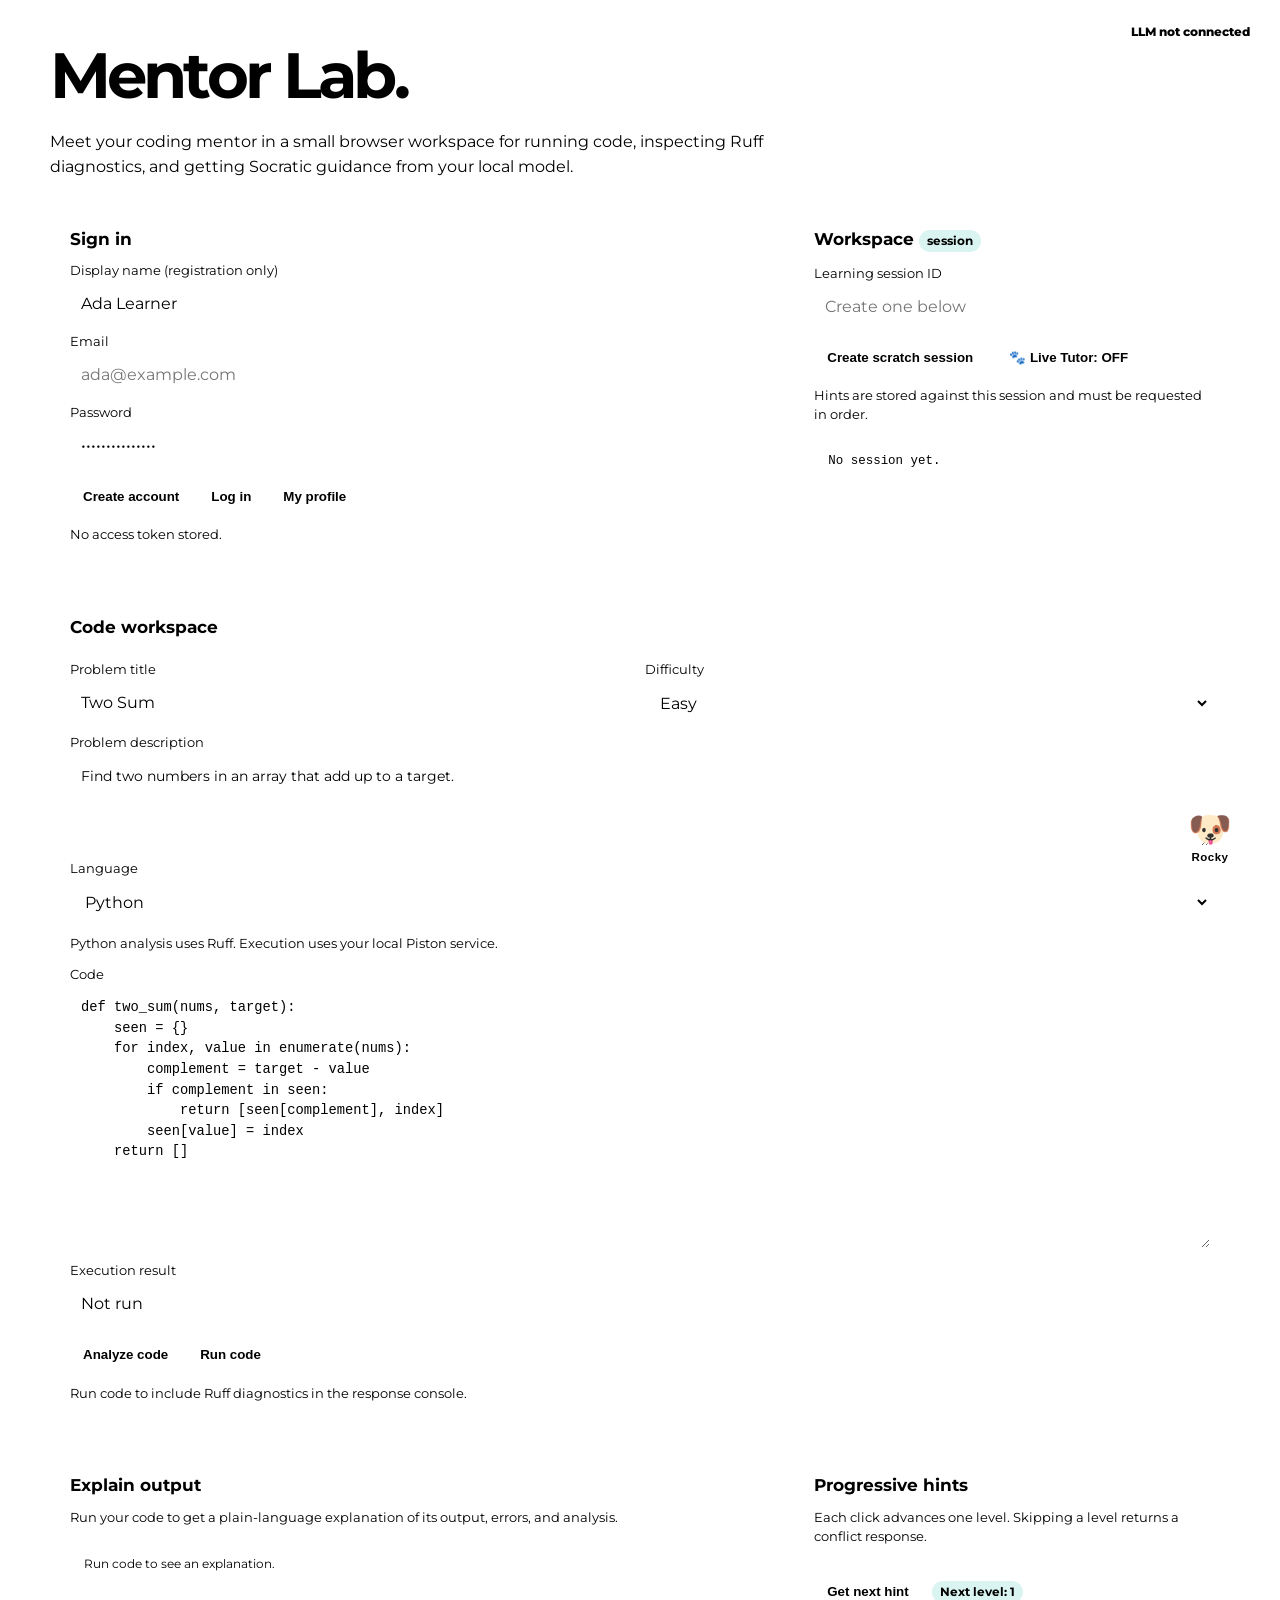
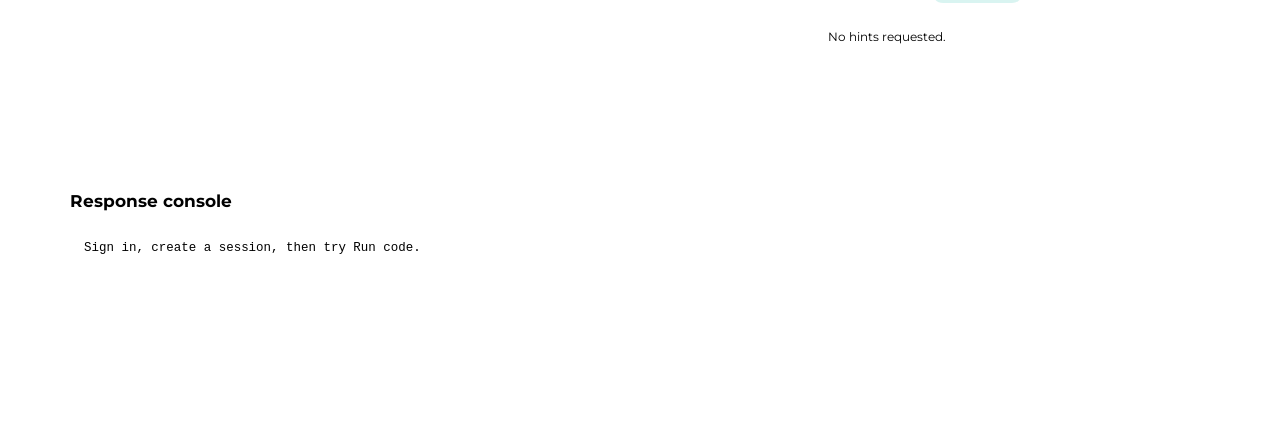
==== commit 5884871b: "fix: minor bug fixes" ====
--- a/app/static/index.html
+++ b/app/static/index.html
@@ -41,6 +41,8 @@
       .recommendation-card h3 { margin: 12px 0 8px; font-size: .92rem; overflow-wrap: anywhere; }
       .recommendation-link { color: var(--text-heading); text-decoration: none; }
       .recommendation-link:hover { color: var(--accent-secondary); text-decoration: underline; }
+      .recommendation-detail-link { display: block; width: 100%; min-width: 0; margin: 0; padding: 0; border: 0; background: transparent; color: var(--text-heading); font: inherit; line-height: 1.35; text-align: left; white-space: normal; overflow-wrap: anywhere; box-shadow: none; }
+      .recommendation-detail-link:hover { color: var(--accent-secondary); text-decoration: underline; filter: none; }
       .recommendation-card .pill { margin: 0 4px 4px 0; }
       .recommendation-tags { display: flex; flex-wrap: wrap; gap: 4px; }
       .recommendation-tags .pill { margin: 0; background: rgba(45, 212, 191, .1); color: var(--text-body); font-weight: 600; }
@@ -139,18 +141,6 @@
           <pre id="session-output">No session yet.</pre>
         </form>
 
-        <section class="card wide" id="recommendations-card">
-          <div class="recommendation-header">
-            <div>
-              <h2>Recommended problems</h2>
-              <p class="hint">Recommendations use your learner profile and recent performance history.</p>
-            </div>
-            <button type="button" id="recommend">Refresh recommendations</button>
-          </div>
-          <p id="recommendation-status" class="hint" role="status">Sign in to load recommendations.</p>
-          <div id="recommendation-output" class="recommendation-list" aria-live="polite"></div>
-        </section>
-
         <section class="card wide">
           <h2>Code workspace</h2>
           <div class="row">
@@ -169,12 +159,14 @@
           <select id="language"><option value="python">Python</option></select>
           <p class="hint">Python analysis uses Ruff. Execution uses your local Piston service.</p>
           <label for="code">Code</label>
-          <textarea id="code">import os
-
-def greet(name):
-    return f"Hello, {name}!"
-
-print(greet("learner"))</textarea>
+          <textarea id="code">def two_sum(nums, target):
+    seen = {}
+    for index, value in enumerate(nums):
+        complement = target - value
+        if complement in seen:
+            return [seen[complement], index]
+        seen[value] = index
+    return []</textarea>
           <label for="execution-result">Execution result</label>
           <input id="execution-result" value="Not run" readonly />
           <div class="actions">
@@ -372,7 +364,6 @@
           localStorage.setItem('mentor_access_token', tokens.access_token);
           localStorage.setItem('mentor_refresh_token', tokens.refresh_token);
           $('auth-state').textContent = 'Logged in. Access and refresh tokens stored locally.';
-          loadRecommendations();
         } catch (error) { showError(error, $('auth-state')); }
       });
       $('profile').addEventListener('click', async () => {
@@ -430,6 +421,38 @@
           await checkStuckScore(sessionId);
         } catch (error) { showError(error, output); }
       });
+      const loadProblemIntoWorkspace = (detail) => {
+        const asText = (value) => {
+          const parsed = new DOMParser().parseFromString(String(value || ''), 'text/html');
+          return (parsed.body.textContent || '').replace(/\u00a0/g, ' ').replace(/\n{3,}/g, '\n\n').trim();
+        };
+        const difficulty = String(detail.difficulty || '').toLowerCase();
+        const workspaceDifficulty = difficulty.includes('easy') || Number(detail.difficulty) <= 2
+          ? 'Easy'
+          : difficulty.includes('hard') || Number(detail.difficulty) >= 5
+            ? 'Hard'
+            : 'Medium';
+        const snippets = Array.isArray(detail.code_snippets) ? detail.code_snippets : [];
+        const snippet = snippets.find((item) => /python/i.test(`${item.lang || ''} ${item.lang_slug || ''}`)) || snippets[0];
+        const language = String(detail.language || snippet?.lang_slug || '').toLowerCase();
+        const languageOption = [...$('language').options].find((option) => option.value.toLowerCase() === language || option.textContent.toLowerCase() === language);
+        $('problem-title').value = detail.title || '';
+        $('difficulty').value = workspaceDifficulty;
+        $('problem-description').value = asText(detail.content) || 'Problem statement unavailable.';
+        if (languageOption) $('language').value = languageOption.value;
+        if (snippet?.code) $('code').value = snippet.code;
+        $('execution-result').value = 'Not run';
+        $('analysis-status').textContent = `Problem loaded from ${detail.provider || 'the recommendation source'}. Run code when ready.`;
+        $('problem-title').scrollIntoView({ behavior: 'smooth', block: 'start' });
+      };
+      const loadProblemDetails = async (problemId) => {
+        try {
+          const detail = await request(`/problems/details/${encodeURIComponent(problemId)}`, { headers: authHeaders() });
+          loadProblemIntoWorkspace(detail);
+        } catch (error) {
+          $('analysis-status').textContent = error?.detail || 'Unable to load this problem right now.';
+        }
+      };
       const renderRecommendations = (recommendations) => {
         const target = $('recommendation-output');
         if (!target) return;
@@ -445,14 +468,16 @@
           const score = Number.isFinite(Number(recommendation.score))
             ? Number(recommendation.score).toFixed(3)
             : 'n/a';
+          const title = `<button type="button" class="recommendation-link recommendation-detail-link" data-problem-id="${escapeHtml(recommendation.id)}">${escapeHtml(recommendation.title)}</button>`;
           return `<article class="recommendation-card">
             <div><span class="pill">Difficulty ${escapeHtml(recommendation.difficulty)}/5</span><span class="pill">${escapeHtml(source)}</span></div>
-            <h3>${recommendation.url ? `<a class="recommendation-link" href="${escapeHtml(recommendation.url)}" target="_blank" rel="noopener noreferrer">${escapeHtml(recommendation.title)}</a>` : escapeHtml(recommendation.title)}</h3>
-            <p class="hint">${escapeHtml(recommendation.provider || 'Synthetic catalog')}</p>
+            <h3>${title}</h3>
+            <p class="hint">${escapeHtml(recommendation.provider || 'GitHub · Garvit244/Leetcode')}</p>
             <div class="recommendation-tags">${tags || '<span class="hint">General practice</span>'}</div>
             <p class="recommendation-score">Match score: ${escapeHtml(score)}</p>
           </article>`;
         }).join('');
+        target.querySelectorAll('[data-problem-id]').forEach((button) => button.addEventListener('click', () => loadProblemDetails(button.dataset.problemId)));
       };
       const loadRecommendations = async () => {
         const button = $('recommend');
@@ -471,7 +496,6 @@
           if (button) button.disabled = false;
         }
       };
-      $('recommend').addEventListener('click', loadRecommendations);
       const explainExecution = async (execution, sessionId) => {
         const explanationOutput = $('explanation-output');
         const diagnostics = execution?.static_analysis?.diagnostics || [];
@@ -762,7 +786,6 @@
       setInterval(checkLLMStatus, 15000);
       if (token()) {
         $('auth-state').textContent = 'An access token is already stored in this browser.';
-        loadRecommendations();
       }
     </script>
   </body>
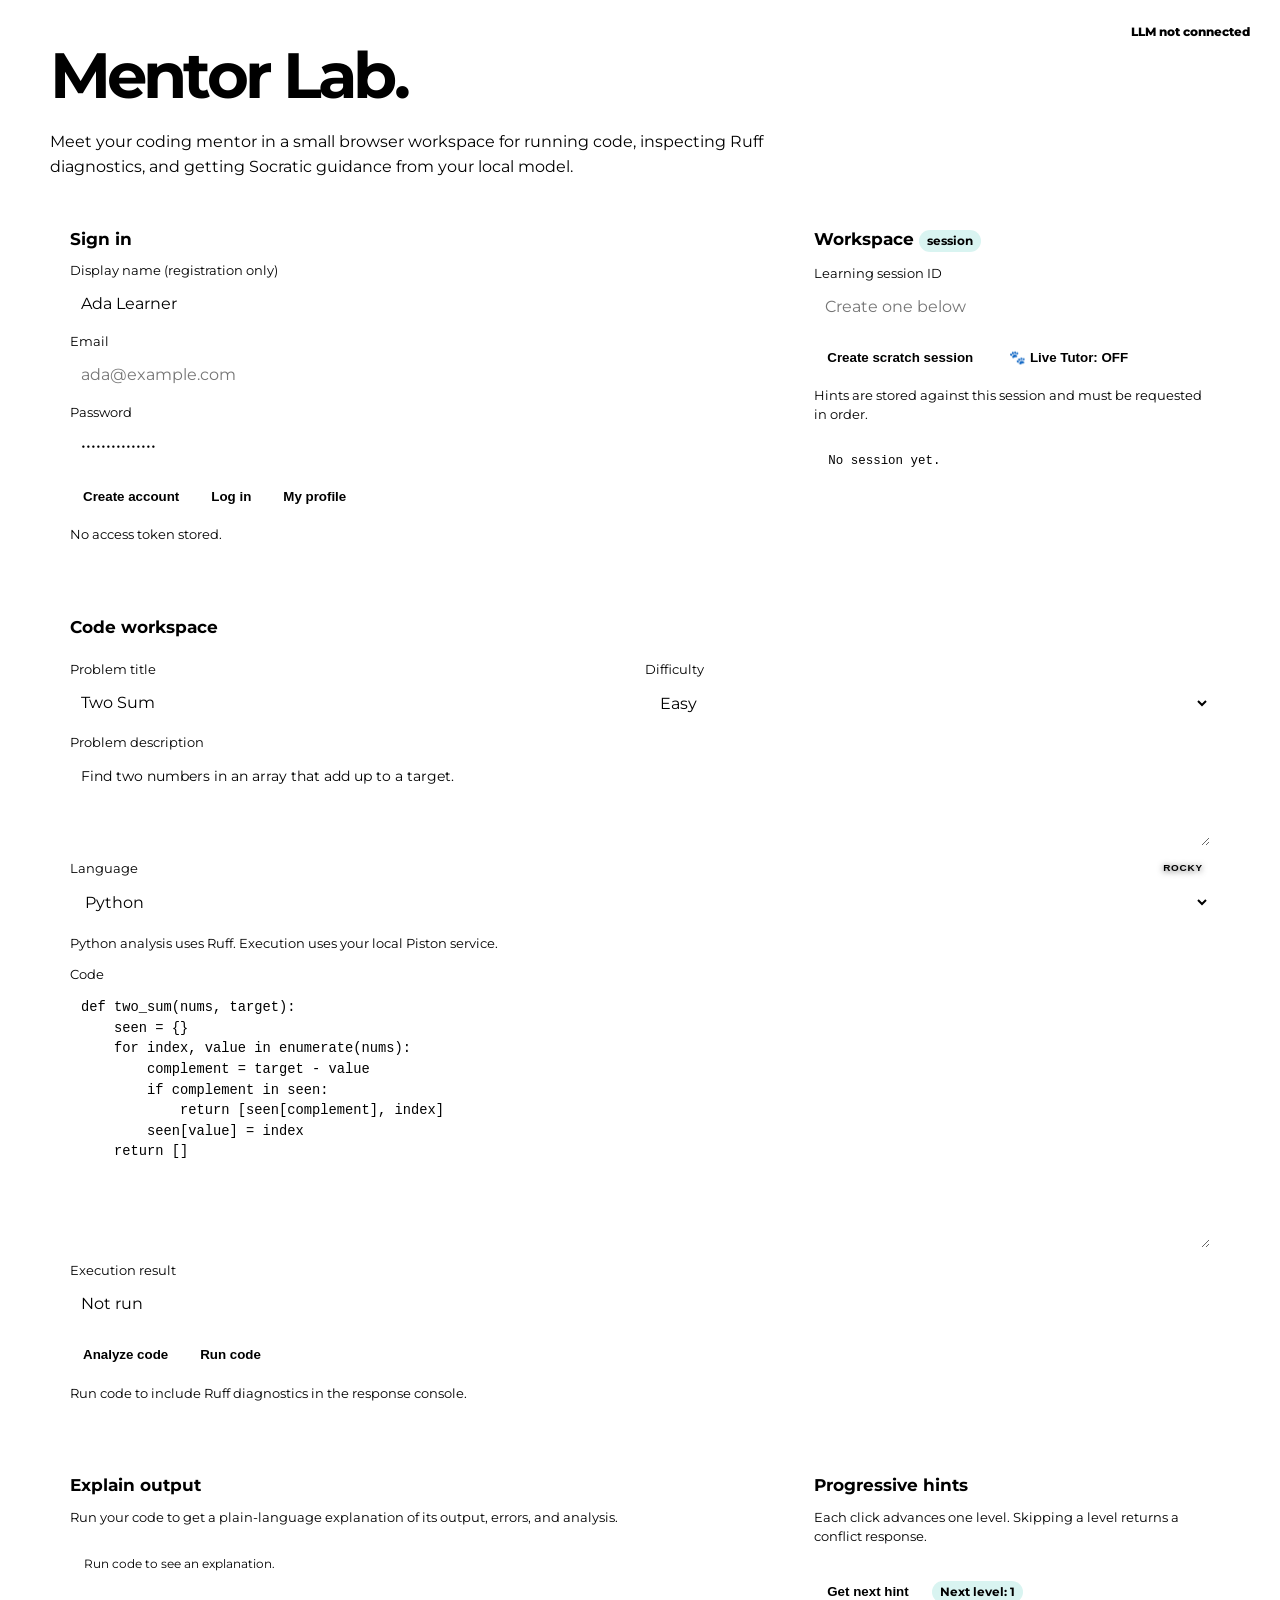
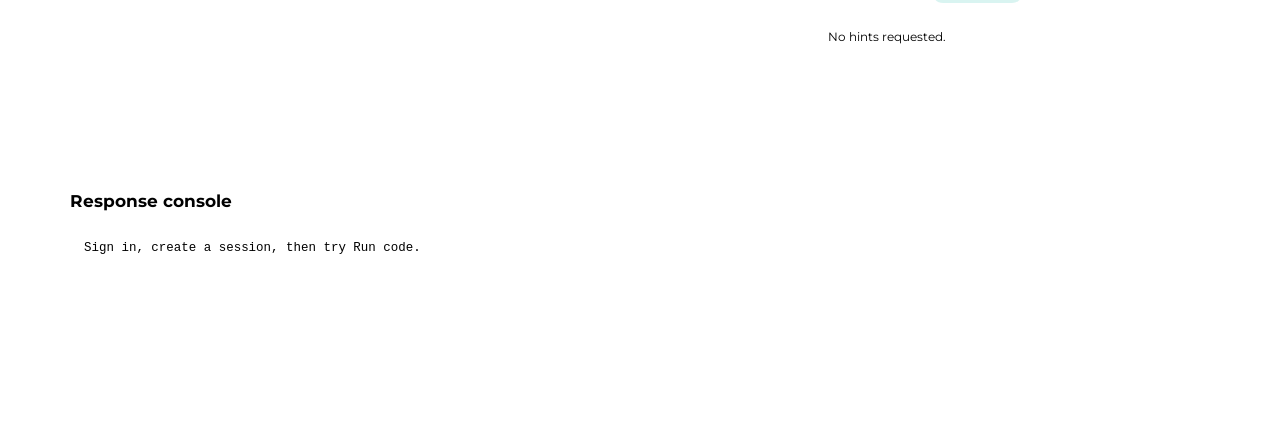
==== commit 26767b4d: "with new rocky" ====
--- a/app/static/index.html
+++ b/app/static/index.html
@@ -66,13 +66,27 @@
       .actions { display: flex; flex-wrap: wrap; align-items: center; }
       code { color: var(--accent-secondary); }
       #live-tutor-toggle.live-on { color: var(--accent-tertiary); border-color: var(--accent-tertiary); }
-      #rocky { position: fixed; right: 22px; bottom: 22px; z-index: 9999; user-select: none; }
-      #rocky-character { display: flex; width: 96px; height: 82px; margin: 0; padding: 7px; flex-direction: column; align-items: center; justify-content: center; border: 2px solid var(--accent-secondary); border-radius: 24px; background: linear-gradient(145deg, var(--accent-secondary), var(--accent-primary)); color: var(--bg-darker); box-shadow: 0 12px 32px rgba(0, 0, 0, .5), var(--glow-primary); font-weight: 900; touch-action: none; }
-      .rocky-avatar { display: block; font-size: 2.2rem; line-height: 1; }
-      .rocky-name { display: block; margin-top: 4px; font-size: .72rem; letter-spacing: .04em; }
+      #rocky { position: fixed; right: 22px; bottom: 22px; z-index: 9999; user-select: none; transition: left .9s cubic-bezier(.22, 1, .36, 1), top .9s cubic-bezier(.22, 1, .36, 1), right .9s cubic-bezier(.22, 1, .36, 1), bottom .9s cubic-bezier(.22, 1, .36, 1); }
+      #rocky.dragging { transition: none; }
+      #rocky-confetti { position: absolute; top: 0; left: 0; z-index: 1; width: 1px; height: 1px; pointer-events: none; overflow: visible; }
+      .rocky-confetti-piece { position: absolute; top: 14px; left: 0; width: 7px; height: 11px; border-radius: 1px; background: var(--confetti-color); animation: rocky-confetti-fall .95s cubic-bezier(.16, .74, .34, 1) var(--confetti-delay) forwards; }
+      #rocky-character { display: flex; width: 150px; height: 155px; margin: 0; padding: 4px; flex-direction: column; align-items: center; justify-content: center; border: 0; border-radius: 0; background: transparent; color: var(--text-heading); box-shadow: none; font-weight: 900; touch-action: none; }
+      .rocky-avatar { display: block; width: 125px; height: 135px; background-image: url('/demo/rocky-sprite.png'); background-position: 0 -16px; background-repeat: no-repeat; background-size: 500px 333px; image-rendering: pixelated; }
+      .rocky-name { display: block; margin-top: -1px; color: var(--accent-secondary); font-size: .62rem; letter-spacing: .08em; text-transform: uppercase; text-shadow: 0 1px 6px rgba(0, 0, 0, .7); }
       #rocky-character.running { animation: rocky-bob .7s ease-in-out infinite alternate; }
       #rocky-character.shake { animation: rocky-shake .35s ease-in-out 2; }
-      .rocky-bubble { position: relative; width: min(480px, calc(100vw - 32px)); max-height: min(72vh, 680px); overflow-y: auto; margin-bottom: 12px; padding: 16px; border: 1px solid rgba(45, 212, 191, .55); border-radius: 18px; background: var(--bg-card); box-shadow: var(--shadow-lg); }
+      #rocky[data-pet-state="wandering"] #rocky-character { animation: rocky-hoverboard .72s ease-in-out infinite alternate; }
+      #rocky[data-pet-state="sleeping"] #rocky-character { filter: grayscale(.35); opacity: .72; }
+      #rocky[data-pet-state="running"] .rocky-avatar { background-position: 0 -166px; }
+      #rocky[data-pet-state="observing"] .rocky-avatar { background-position: 0 -16px; transform: scaleX(-1); }
+      #rocky[data-pet-state="thinking"] .rocky-avatar { background-position: 0 -166px; transform: scaleX(-1); }
+      #rocky[data-pet-state="happy"] .rocky-avatar { background-position: -375px -16px; }
+      #rocky[data-pet-state="sleeping"] .rocky-avatar { background-position: -375px -166px; }
+      #rocky[data-pet-state="wandering"] .rocky-avatar { animation: rocky-hoverboard-frames .96s steps(1, end) infinite; }
+      #rocky[data-pet-state="sprinting"] #rocky-character { animation: rocky-hoverboard .36s ease-in-out infinite alternate; }
+      #rocky[data-pet-state="sprinting"] .rocky-avatar { animation: rocky-hoverboard-frames .48s steps(1, end) infinite; }
+      #rocky[data-bubble-side="left"] .rocky-bubble { transform: translateX(calc(-100% + 150px)); }
+      .rocky-bubble { position: relative; top: -18px; width: min(480px, calc(100vw - 32px)); max-height: min(72vh, 680px); overflow-y: auto; margin-bottom: 12px; padding: 16px; border: 1px solid rgba(45, 212, 191, .55); border-radius: 18px; background: var(--bg-card); box-shadow: var(--shadow-lg); }
       .rocky-bubble::after { position: absolute; right: 30px; bottom: -11px; width: 20px; height: 20px; border-right: 1px solid rgba(45, 212, 191, .55); border-bottom: 1px solid rgba(45, 212, 191, .55); background: var(--bg-card); content: ""; transform: rotate(45deg); }
       .rocky-bubble.thinking { border-color: var(--accent-primary); }
       .rocky-bubble[hidden] { display: none; }
@@ -96,7 +110,11 @@
       .rocky-reply input { min-width: 0; margin: 0; padding: 8px 9px; font-size: .78rem; }
       .rocky-reply button { flex: 0 0 auto; margin: 0; }
       @keyframes rocky-bob { from { transform: translateY(0); } to { transform: translateY(-6px); } }
+      @keyframes rocky-hoverboard { from { transform: translateY(0); } to { transform: translateY(-4px); } }
+      @keyframes rocky-hoverboard-frames { 0%, 49% { background-position: -125px -16px; transform: scaleX(-1); } 50%, 100% { background-position: -250px -16px; transform: scaleX(-1); } }
+      @keyframes rocky-confetti-fall { from { opacity: 1; transform: translate3d(0, 0, 0) rotate(0deg); } to { opacity: 0; transform: translate3d(var(--confetti-x), var(--confetti-y), 0) rotate(var(--confetti-rotation)); } }
       @keyframes rocky-shake { 0%, 100% { transform: translateX(0); } 25% { transform: translateX(-5px); } 75% { transform: translateX(5px); } }
+      @media (prefers-reduced-motion: reduce) { #rocky, #rocky-character, .rocky-confetti-piece { transition: none; animation: none !important; } }
       .stuck-banner { position: fixed; top: 0; left: 0; right: 0; z-index: 10001; background: var(--accent-tertiary); color: var(--bg-darker); padding: 12px 24px; display: flex; justify-content: center; gap: 16px; align-items: center; font-weight: bold; box-shadow: var(--shadow-sm); }
       .stuck-banner button { margin: 0; background: var(--bg-darker); color: var(--accent-tertiary); padding: 6px 12px; font-weight: 800; border: none; border-radius: 6px; cursor: pointer; }
       .stuck-banner[hidden] { display: none; }
@@ -196,6 +214,7 @@
         </section>
       </section>
       <div id="rocky" aria-live="polite">
+        <div id="rocky-confetti" aria-hidden="true"></div>
         <div id="rocky-bubble" class="rocky-bubble" hidden>
           <div id="rocky-nudge-text" class="rocky-message"></div>
           <span id="rocky-meta" class="rocky-meta"></span>
@@ -211,7 +230,7 @@
             <button type="button" id="rocky-dismiss" class="ghost">Dismiss</button>
           </div>
         </div>
-        <button type="button" id="rocky-character" aria-label="Rocky live tutor"><span class="rocky-avatar" aria-hidden="true">🐶</span><span class="rocky-name">Rocky</span></button>
+        <button type="button" id="rocky-character" aria-label="Rocky live tutor"><span class="rocky-avatar" aria-hidden="true"></span><span class="rocky-name">Rocky</span></button>
       </div>
     </main>
     <script>
@@ -415,11 +434,15 @@
         try {
           const sessionId = await ensureSession();
           const execution = await request('/execution/run', { method: 'POST', headers: authHeaders(), body: JSON.stringify({ ...codePayload(), session_id: sessionId, version: '3.10.0' }) });
-          $('execution-result').value = execution?.status === 'completed' ? 'Passed' : 'Failed';
+          const executionSucceeded = execution?.status === 'completed';
+          $('execution-result').value = executionSucceeded ? 'Passed' : 'Failed';
+          setRockyState(executionSucceeded ? 'happy' : 'error');
+          if (executionSucceeded) celebrateRocky();
+          setTimeout(() => setRockyState('idle'), 1400);
           showExecution(execution);
           await explainExecution(execution, sessionId);
           await checkStuckScore(sessionId);
-        } catch (error) { showError(error, output); }
+        } catch (error) { setRockyState('error'); setTimeout(() => setRockyState('idle'), 900); showError(error, output); }
       });
       const loadProblemIntoWorkspace = (detail) => {
         const asText = (value) => {
@@ -544,7 +567,14 @@
       let liveModeActive = false;
       let livePauseTimer = null;
       let liveAbortController = null;
+      let rockySprintDone = false;
+      let rockySprintFinishedTimer = null;
+      let rockyWaitingForNudge = false;
       let rockyDragged = false;
+      let rockyDragging = false;
+      let rockyWanderTimer = null;
+      let rockyWorkspaceVisible = true;
+      let rockyManualPosition = false;
       const rocky = $('rocky');
       const rockyCharacter = $('rocky-character');
       const rockyBubble = $('rocky-bubble');
@@ -552,18 +582,123 @@
       const rockyMeta = $('rocky-meta');
       const rockyReply = $('rocky-reply');
       const rockyAgentToggle = $('rocky-agent-toggle');
+      const rockyConfetti = $('rocky-confetti');
       const rockyConversation = [];
+      const celebrateRocky = () => {
+        if (!rockyConfetti || window.matchMedia('(prefers-reduced-motion: reduce)').matches) return;
+        const colors = ['#2dd4bf', '#34d399', '#facc15', '#fb7185', '#60a5fa', '#c084fc'];
+        rockyConfetti.replaceChildren();
+        for (let index = 0; index < 28; index += 1) {
+          const piece = document.createElement('span');
+          piece.className = 'rocky-confetti-piece';
+          piece.style.setProperty('--confetti-color', colors[index % colors.length]);
+          piece.style.setProperty('--confetti-x', `${Math.round((Math.random() - 0.5) * 260)}px`);
+          piece.style.setProperty('--confetti-y', `${Math.round(-60 - Math.random() * 150)}px`);
+          piece.style.setProperty('--confetti-rotation', `${Math.round((Math.random() - 0.5) * 720)}deg`);
+          piece.style.setProperty('--confetti-delay', `${Math.round(Math.random() * 140)}ms`);
+          rockyConfetti.appendChild(piece);
+        }
+        setTimeout(() => rockyConfetti.replaceChildren(), 1400);
+      };
+      const stopRockyWander = () => {
+        if (rockyWanderTimer !== null) {
+          clearTimeout(rockyWanderTimer);
+          rockyWanderTimer = null;
+        }
+      };
+      const scheduleRockyWander = () => {
+        stopRockyWander();
+        if (rockyManualPosition) return;
+        rockyWanderTimer = setTimeout(() => {
+          if (!rockyWorkspaceVisible) {
+            rockyWanderTimer = null;
+            return;
+          }
+          if (rockyDragging || !rockyBubble.hidden || document.hidden) return scheduleRockyWander();
+          const width = rocky.offsetWidth || 150;
+          const height = rocky.offsetHeight || 155;
+          const currentRect = rocky.getBoundingClientRect();
+          const currentLeft = Number.isFinite(currentRect.left) ? currentRect.left : window.innerWidth - width - 22;
+          const left = liveModeActive
+            ? 12 + Math.random() * Math.max(0, window.innerWidth - width - 24)
+            : Math.max(12, Math.min(window.innerWidth - width - 12, currentLeft));
+          const top = 12 + Math.random() * Math.max(0, window.innerHeight - height - 24);
+          rocky.style.left = `${left}px`;
+          rocky.style.top = `${top}px`;
+          rocky.style.right = 'auto';
+          rocky.style.bottom = 'auto';
+          setRockyState('wandering');
+          setTimeout(() => {
+            if (!rockyDragging) setRockyState('idle');
+            scheduleRockyWander();
+          }, 1300);
+        }, 5000 + Math.random() * 7000);
+      };
       const setRockyState = (state) => {
         rockyCharacter.classList.toggle('running', state === 'running');
         rockyCharacter.classList.toggle('shake', state === 'error');
-      };
-      const hideRockyBubble = () => { rockyBubble.hidden = true; };
+        rocky.dataset.petState = state;
+        rocky.dataset.bubbleSide = rocky.getBoundingClientRect().left > window.innerWidth / 2 ? 'left' : 'right';
+      };
+      const restoreRockyPosition = () => {
+        if (!rocky.style.left && !rocky.style.top) return;
+        const width = rocky.offsetWidth || 150;
+        const height = rocky.offsetHeight || 155;
+        const viewportWidth = window.innerWidth;
+        const viewportHeight = window.innerHeight;
+        if (viewportWidth <= width || viewportHeight <= height) return;
+        const rect = rocky.getBoundingClientRect();
+        if (!Number.isFinite(rect.left) || !Number.isFinite(rect.top)) return;
+        const left = Math.max(12, Math.min(viewportWidth - width - 12, rect.left));
+        const top = Math.max(12, Math.min(viewportHeight - height - 12, rect.top));
+        rocky.style.left = `${left}px`;
+        rocky.style.top = `${top}px`;
+        rocky.style.right = 'auto';
+        rocky.style.bottom = 'auto';
+        setRockyState(rocky.dataset.petState || 'idle');
+      };
+      window.addEventListener('message', (event) => {
+        if (event.source !== window.parent || event.origin !== window.location.origin || event.data?.type !== 'mentor-visibility') return;
+        rockyWorkspaceVisible = event.data.visible !== false;
+        if (!rockyWorkspaceVisible) {
+          stopRockyWander();
+          return;
+        }
+        requestAnimationFrame(() => {
+          restoreRockyPosition();
+          scheduleRockyWander();
+        });
+      });
+      const hideRockyBubble = () => { rockyBubble.hidden = true; scheduleRockyWander(); };
       const showRockyMessage = (message, meta = 'mentor') => {
+        stopRockyWander();
+        setRockyState('idle');
         rockyNudgeText.innerHTML = renderMentorMarkdown(message);
         rockyNudgeText.classList.remove('rocky-dots');
         rockyMeta.textContent = meta;
         rockyBubble.classList.remove('thinking');
         rockyBubble.hidden = false;
+      };
+      const sprintRockyToCode = () => {
+        if (rockySprintDone) return false;
+        rockySprintDone = true;
+        stopRockyWander();
+        const codeRect = $('code').getBoundingClientRect();
+        const width = rocky.offsetWidth || 150;
+        const height = rocky.offsetHeight || 155;
+        const left = Math.min(window.innerWidth - width - 12, codeRect.right + 64);
+        const top = Math.max(12, Math.min(window.innerHeight - height - 12, codeRect.top + 18));
+        rocky.style.left = `${Math.max(12, left)}px`;
+        rocky.style.top = `${top}px`;
+        rocky.style.right = 'auto';
+        rocky.style.bottom = 'auto';
+        setRockyState('sprinting');
+        clearTimeout(rockySprintFinishedTimer);
+        rockySprintFinishedTimer = setTimeout(() => {
+          if (rocky.dataset.petState === 'sprinting') setRockyState(rockyWaitingForNudge ? 'thinking' : 'observing');
+          rockySprintFinishedTimer = null;
+        }, 950);
+        return true;
       };
       const showRockyBubble = (body) => {
         showRockyMessage(body.nudge, `${body.nudge_type} · ${body.stage}`);
@@ -608,8 +743,9 @@
         liveAbortController = new AbortController();
         const controller = liveAbortController;
         const timeout = setTimeout(() => controller.abort(), 20000);
+        rockyWaitingForNudge = true;
         showRockyThinking();
-        setRockyState('running');
+        if (rocky.dataset.petState !== 'sprinting') setRockyState('thinking');
         try {
           const sessionId = await ensureSession();
           // Live Tutor may have been switched off while the session was being
@@ -626,12 +762,14 @@
           if (body.nudge) showRockyBubble(body);
           else if (body.should_display === false) rockyMeta.textContent = 'Rocky · watching…';
           else rockyMeta.textContent = 'Rocky · waiting for a new step';
-          setRockyState('idle');
+          rockyWaitingForNudge = false;
+          setRockyState(body.should_display === false ? 'thinking' : 'observing');
         } catch (error) {
           if (controller === liveAbortController) {
+            rockyWaitingForNudge = false;
             rockyMeta.textContent = error?.name === 'AbortError' ? 'Rocky · still watching' : 'Rocky · offline';
             setRockyState('error');
-            setTimeout(() => setRockyState('idle'), 900);
+            setTimeout(() => setRockyState('observing'), 900);
             if (error?.name !== 'AbortError') rockyMeta.textContent = `Rocky · ${error?.detail || 'offline'}`;
           }
         } finally {
@@ -647,6 +785,10 @@
         if (!active) {
           clearTimeout(livePauseTimer);
           livePauseTimer = null;
+          clearTimeout(rockySprintFinishedTimer);
+          rockySprintFinishedTimer = null;
+          rockySprintDone = false;
+          rockyWaitingForNudge = false;
           liveAbortController?.abort();
           liveAbortController = null;
           setRockyState('idle');
@@ -674,8 +816,13 @@
       $('code').addEventListener('input', () => {
         clearTimeout(livePauseTimer);
         livePauseTimer = null;
+        if (liveModeActive) {
+          const sprinted = sprintRockyToCode();
+          if (!sprinted && rocky.dataset.petState !== 'sprinting') setRockyState('observing');
+        }
         if (!liveModeActive) return;
         livePauseTimer = setTimeout(() => {
+          livePauseTimer = null;
           if (!liveModeActive) return;
           requestLiveNudge($('code').value.trim() ? 'idle_800ms' : 'empty_file');
         }, LIVE_PAUSE_MS);
@@ -745,25 +892,42 @@
         } catch (error) { showError(error, rockyMeta); }
       });
       rockyCharacter.addEventListener('pointerdown', (event) => {
+        event.preventDefault();
         rockyDragged = false;
-        const rect = rocky.getBoundingClientRect();
-        const offsetX = event.clientX - rect.left;
-        const offsetY = event.clientY - rect.top;
+        rockyDragging = false;
+        stopRockyWander();
+        const rootRect = rocky.getBoundingClientRect();
+        const characterRect = rockyCharacter.getBoundingClientRect();
+        const characterOffsetX = characterRect.left - rootRect.left;
+        const characterOffsetY = characterRect.top - rootRect.top;
+        const offsetX = event.clientX - characterRect.left;
+        const offsetY = event.clientY - characterRect.top;
         rockyCharacter.setPointerCapture(event.pointerId);
         const move = (moveEvent) => {
-          if (Math.abs(moveEvent.clientX - event.clientX) > 4 || Math.abs(moveEvent.clientY - event.clientY) > 4) rockyDragged = true;
+          if (Math.abs(moveEvent.clientX - event.clientX) > 4 || Math.abs(moveEvent.clientY - event.clientY) > 4) { rockyDragged = true; rockyDragging = true; }
           if (!rockyDragged) return;
-          rocky.style.left = `${Math.max(8, Math.min(window.innerWidth - rect.width - 8, moveEvent.clientX - offsetX))}px`;
-          rocky.style.top = `${Math.max(8, Math.min(window.innerHeight - rect.height - 8, moveEvent.clientY - offsetY))}px`;
+          rockyManualPosition = true;
+          rocky.classList.add('dragging');
+          const desiredRootLeft = moveEvent.clientX - offsetX - characterOffsetX;
+          const desiredRootTop = moveEvent.clientY - offsetY - characterOffsetY;
+          const left = Math.max(8, Math.min(window.innerWidth - characterRect.width - 8, desiredRootLeft + characterOffsetX)) - characterOffsetX;
+          const top = Math.max(8, Math.min(window.innerHeight - characterRect.height - 8, desiredRootTop + characterOffsetY)) - characterOffsetY;
+          rocky.style.left = `${left}px`;
+          rocky.style.top = `${top}px`;
           rocky.style.right = 'auto';
           rocky.style.bottom = 'auto';
         };
         const up = () => {
           rockyCharacter.removeEventListener('pointermove', move);
           rockyCharacter.removeEventListener('pointerup', up);
+          rockyCharacter.removeEventListener('pointercancel', up);
+          rockyDragging = false;
+          rocky.classList.remove('dragging');
+          if (!rockyManualPosition) scheduleRockyWander();
         };
         rockyCharacter.addEventListener('pointermove', move);
         rockyCharacter.addEventListener('pointerup', up, { once: true });
+        rockyCharacter.addEventListener('pointercancel', up, { once: true });
       });
       rockyCharacter.addEventListener('click', () => {
         if (rockyDragged || !rockyBubble.hidden) return;
@@ -787,6 +951,7 @@
       if (token()) {
         $('auth-state').textContent = 'An access token is already stored in this browser.';
       }
+      scheduleRockyWander();
     </script>
   </body>
 </html>
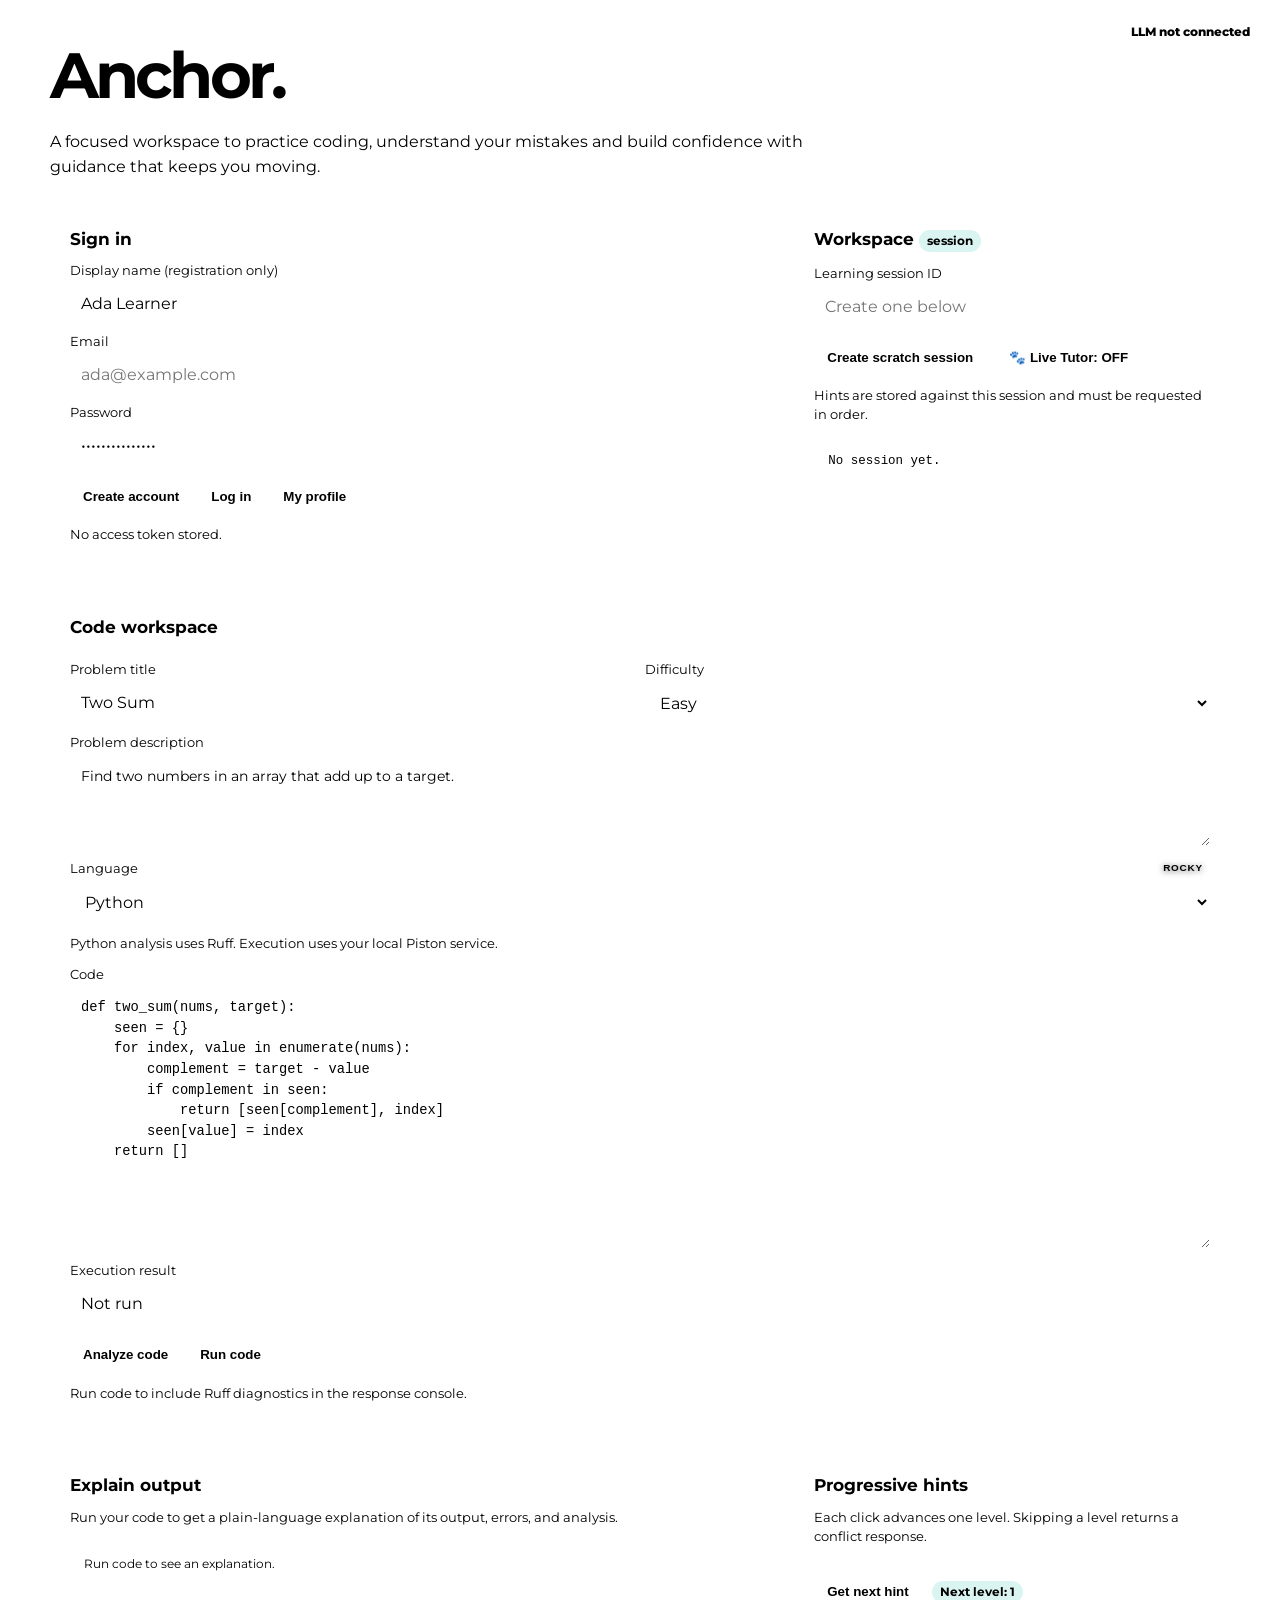
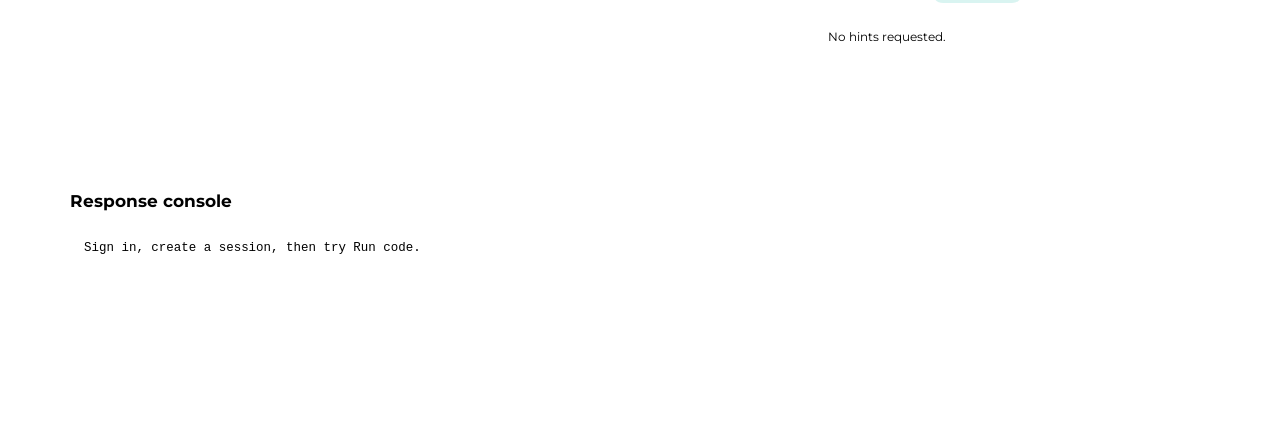
==== commit ee19e719: "new fixes" ====
--- a/app/static/index.html
+++ b/app/static/index.html
@@ -3,7 +3,7 @@
   <head>
     <meta charset="utf-8" />
     <meta name="viewport" content="width=device-width, initial-scale=1" />
-    <title>Mentor Lab — Phase 5 & 6</title>
+    <title>Anchor.</title>
     <link rel="preconnect" href="https://fonts.googleapis.com" />
     <link rel="preconnect" href="https://fonts.gstatic.com" crossorigin />
     <link href="https://fonts.googleapis.com/css2?family=Montserrat:wght@400;500;600;700;800&display=swap" rel="stylesheet" />
@@ -129,8 +129,8 @@
     </div>
     <div id="llm-status" class="llm-status" role="status" aria-live="polite">LLM: checking…</div>
     <main>
-      <h1>Mentor Lab.</h1>
-      <p class="intro">Meet your coding mentor in a small browser workspace for running code, inspecting Ruff diagnostics, and getting Socratic guidance from your local model.</p>
+      <h1>Anchor.</h1>
+      <p class="intro">A focused workspace to practice coding, understand your mistakes and build confidence with guidance that keeps you moving.</p>
 
       <section class="grid">
         <form class="card" id="auth-form">
